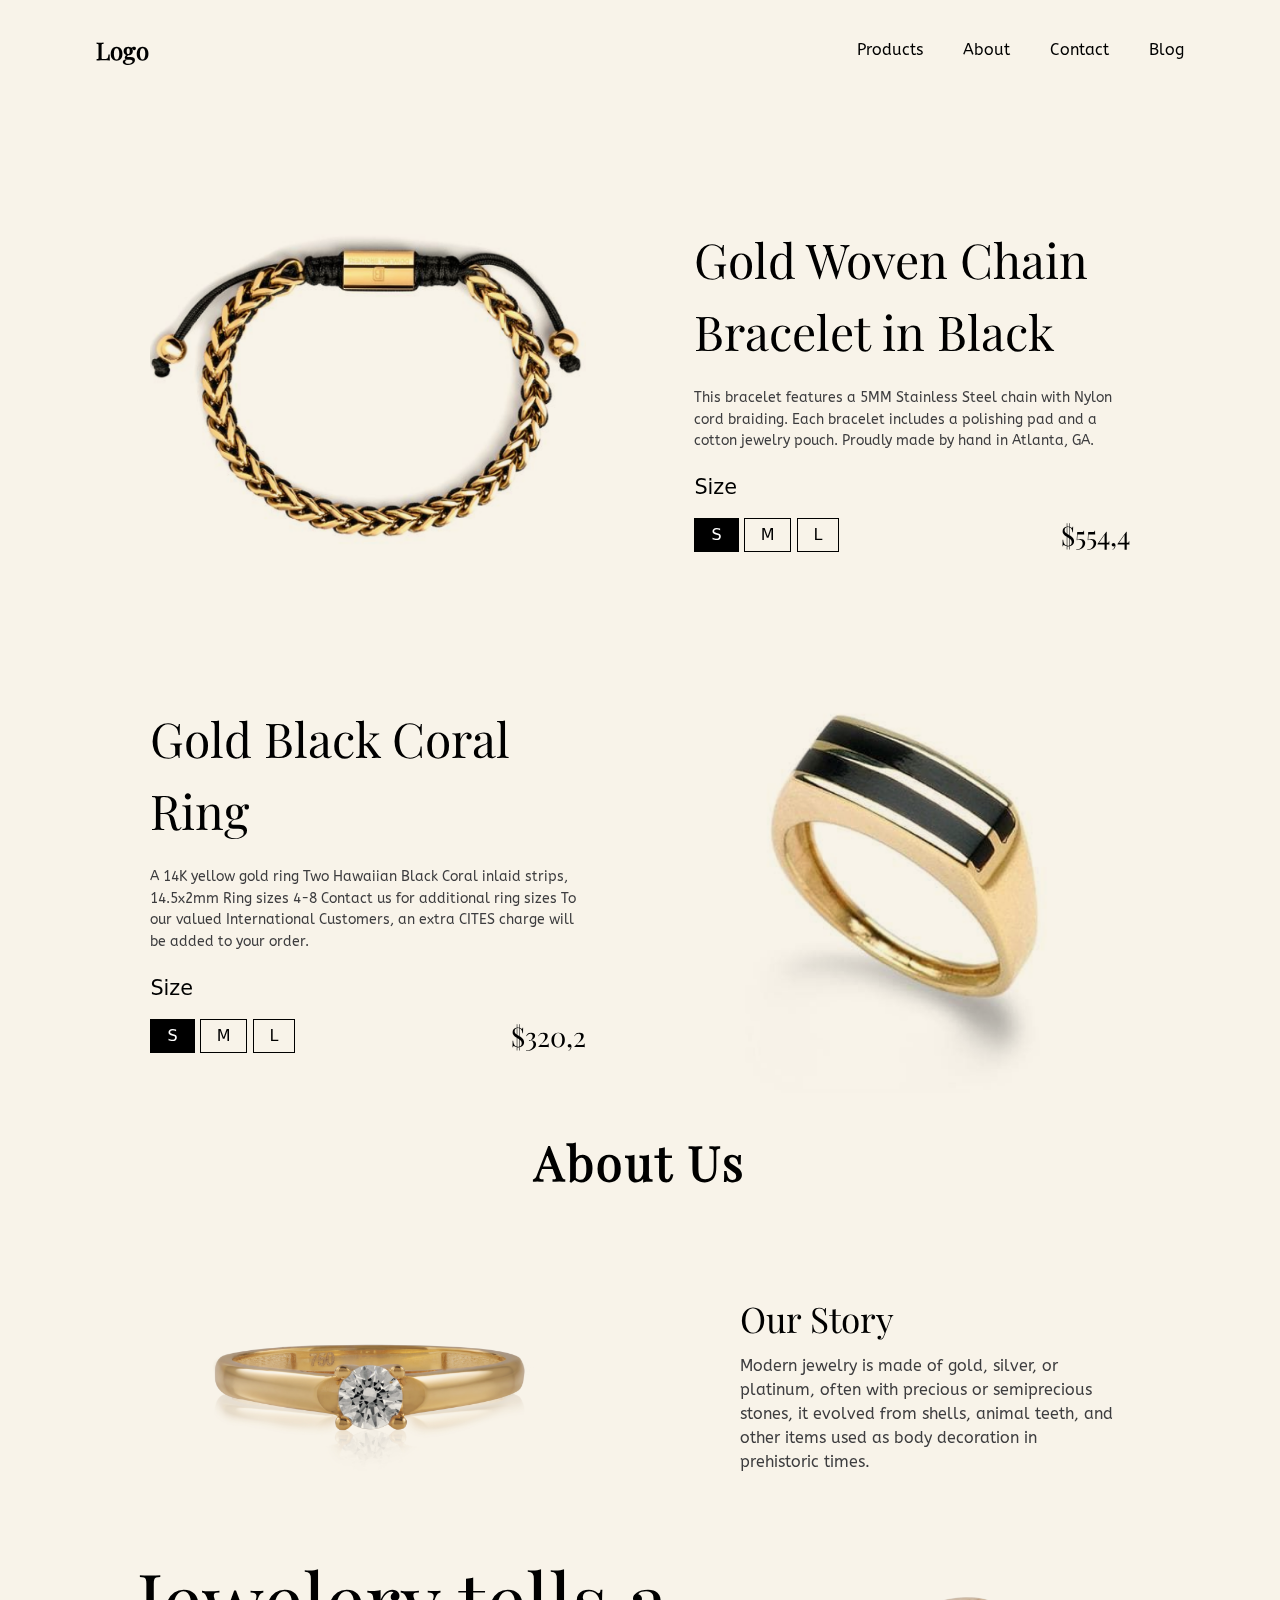
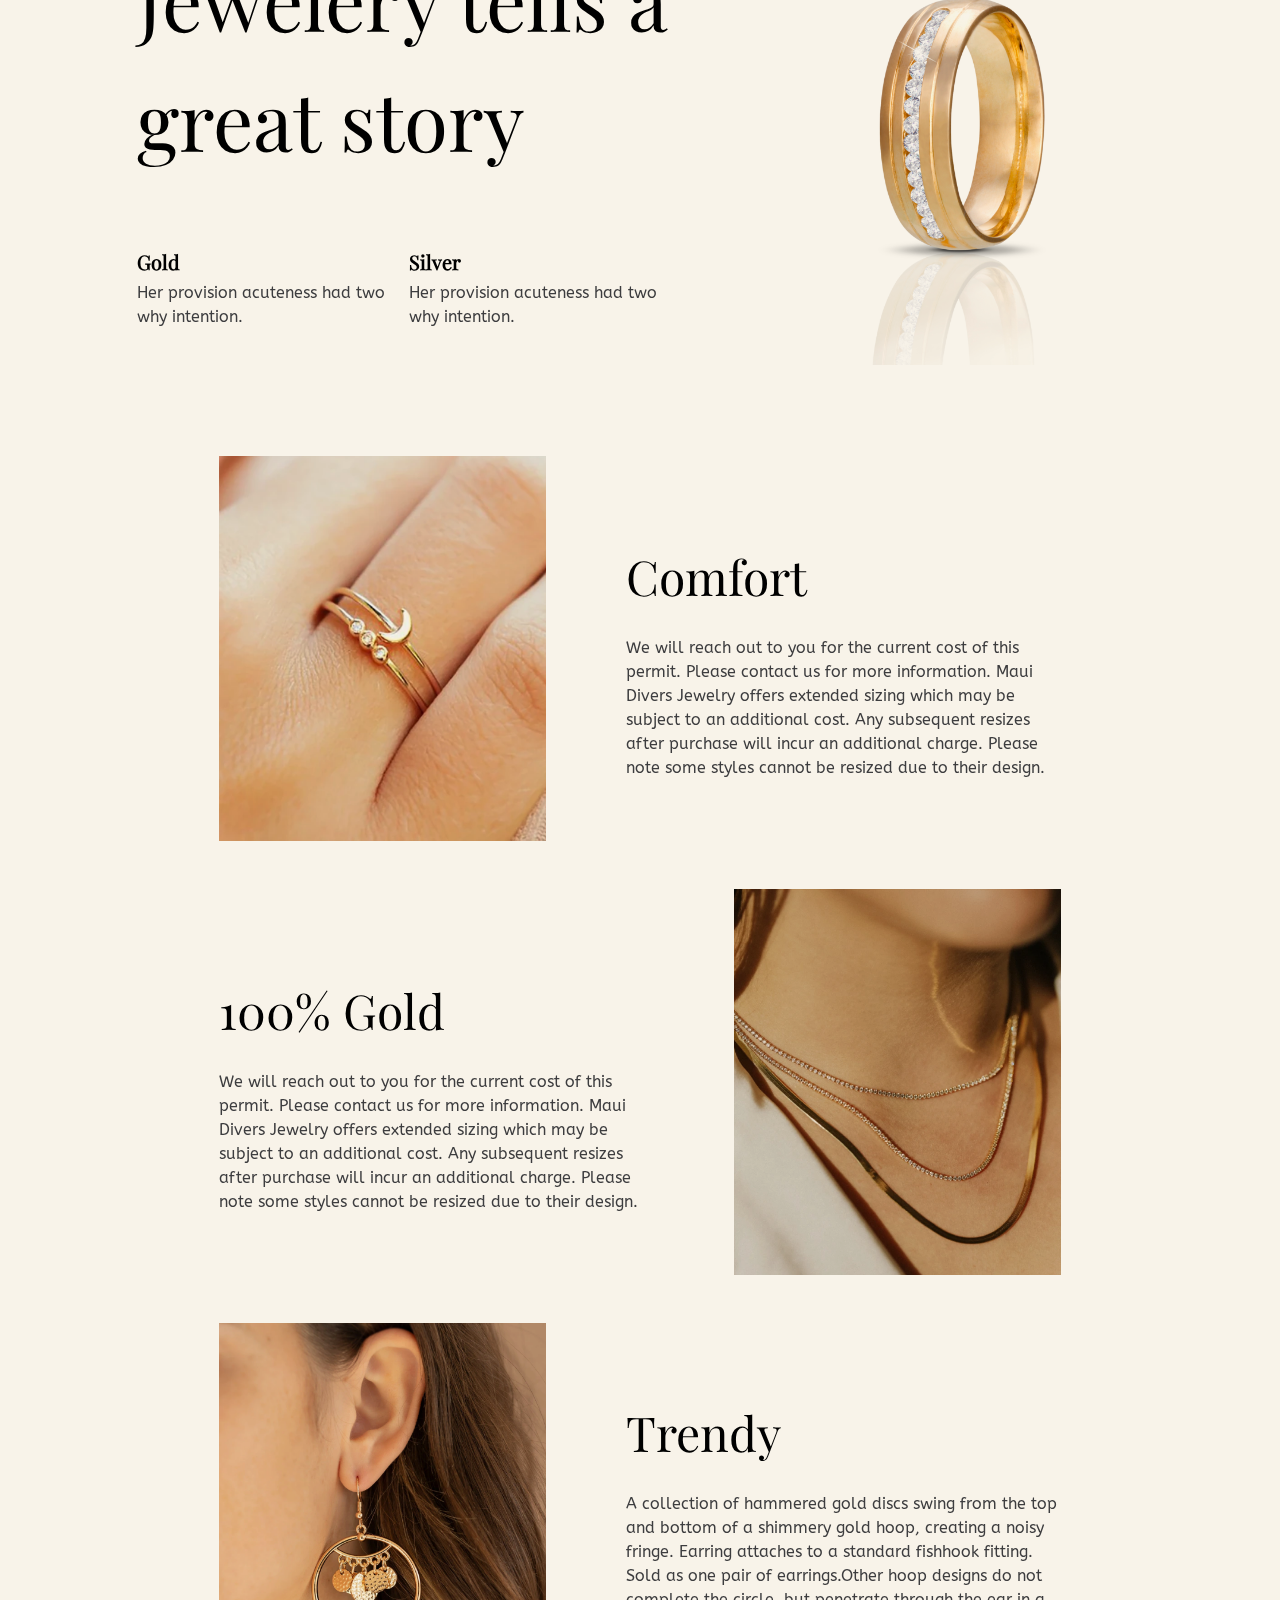
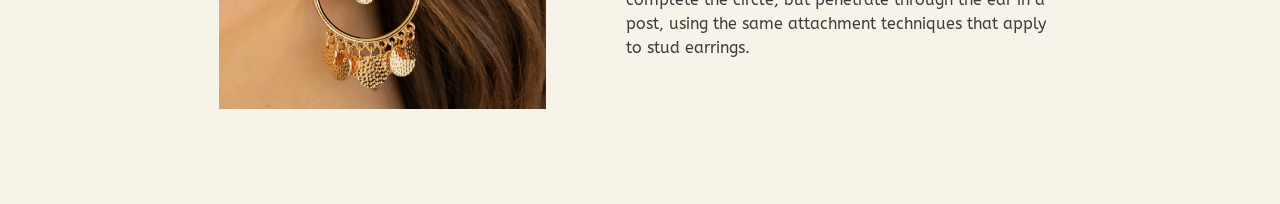
==== index.html @ d89d368e "Update index.html" ====
<!DOCTYPE html>
<html lang="en">
  <head>
    <meta charset="UTF-8" />
    <meta name="viewport" content="width=device-width, initial-scale=1.0" />
    <meta
      name="description"
      content="creted by: Umariy Jaloliddin. 17.yo intern full-stack web-developer"
    />

    <!-- Css Links -->
    <link rel="stylesheet" href="./assets/css/root.css" />
    <link rel="stylesheet" href="./assets/css/style.css" />
    <!-- Css Links -->

    <title>Jewelery - Front-end Project</title>
  </head>
  <body class="bg-[#f8f3e9]">
    <div class="container mx-auto px-[1rem] md:px-[6rem] py-[2rem]">
      <!-- Navbar -->
      <nav class="flex items-center justify-between">
        <div class="logo py-auto">
          <h1 class="font-[600] text-[1.5rem]"><a href="#">Logo</a></h1>
        </div>
        <div class="bar block md:hidden">
          <a href="#"
            ><svg
              xmlns="http://www.w3.org/2000/svg"
              height="1rem"
              viewBox="0 0 512 512"
            >
              <!--! Font Awesome Free 6.4.2 by @fontawesome - https://fontawesome.com License - https://fontawesome.com/license (Commercial License) Copyright 2023 Fonticons, Inc. -->
              <path
                d="M0 96C0 78.3 14.3 64 32 64H416c17.7 0 32 14.3 32 32s-14.3 32-32 32H32C14.3 128 0 113.7 0 96zM64 256c0-17.7 14.3-32 32-32H480c17.7 0 32 14.3 32 32s-14.3 32-32 32H96c-17.7 0-32-14.3-32-32zM448 416c0 17.7-14.3 32-32 32H32c-17.7 0-32-14.3-32-32s14.3-32 32-32H416c17.7 0 32 14.3 32 32z"
              /></svg
          ></a>
        </div>
        <ul
          class="navbar-links hidden md:flex items-center justify-between space-x-10"
        >
          <li class="navbar-link"><a href="#">Products</a></li>
          <li class="navbar-link"><a href="#">About</a></li>
          <li class="navbar-link"><a href="#">Contact</a></li>
          <li class="navbar-link"><a href="#">Blog</a></li>
        </ul>
      </nav>
      <!-- /Navbar -->

      <!-- Products -->
      <div class="products mt-[8vh] lg:mt-[15vh]">
        <div
          class="product flex flex-col lg:flex-row items-center justify-between"
        >
          <div class="image w-[80%] mx-[5%]">
            <img
              class="bg-inherit"
              src="./assets/images/ring-3.png"
              alt="Product-1"
            />
          </div>
          <div class="text w-[80%] mx-[5%] text-center lg:text-start">
            <h1
              class="product-title text-[1.5rem] lg:text-[2rem] xl:text-[3rem] my-5"
            >
              Gold Woven Chain Bracelet in Black
            </h1>
            <p class="product-description my-5 text-[0.9rem]">
              This bracelet features a 5MM Stainless Steel chain with Nylon cord
              braiding. Each bracelet includes a polishing pad and a cotton
              jewelry pouch. Proudly made by hand in Atlanta, GA.
            </p>
            <h4 class="text-[1.3rem]">Size</h4>
            <div
              class="size-buttons my-3 flex justify-around lg:justify-between items-center"
            >
              <div class="buttons">
                <button
                  class="px-2 md:px-4 py-[0.3rem] md:py-1 hover:bg-black hover:text-white border border-black bg-black text-white uppercase"
                >
                  s
                </button>
                <button
                  class="px-2 md:px-4 py-[0.3rem] md:py-1 hover:bg-black hover:text-white border border-black uppercase"
                >
                  m
                </button>
                <button
                  class="px-2 md:px-4 py-[0.3rem] md:py-1 hover:bg-black hover:text-white border border-black uppercase"
                >
                  l
                </button>
              </div>
              <h3 class="text-[1.7rem]">$554,4</h3>
            </div>
          </div>
        </div>

        <div
          class="product flex flex-col-reverse lg:flex-row items-center justify-between pt-[10vh]"
        >
          <div class="text w-[80%] mx-[5%] text-center lg:text-start">
            <h1
              class="product-title text-[1.5rem] lg:text-[2rem] xl:text-[3rem] my-5"
            >
              Gold Black Coral Ring
            </h1>
            <p class="product-description my-5 text-[0.9rem]">
              A 14K yellow gold ring Two Hawaiian Black Coral inlaid strips,
              14.5x2mm Ring sizes 4-8 Contact us for additional ring sizes To
              our valued International Customers, an extra CITES charge will be
              added to your order.
            </p>
            <h4 class="text-[1.3rem]">Size</h4>
            <div
              class="size-buttons my-3 flex justify-around lg:justify-between items-center"
            >
              <div class="buttons">
                <button
                  class="px-2 md:px-4 py-[0.3rem] md:py-1 hover:bg-black hover:text-white border border-black bg-black text-white uppercase"
                >
                  s
                </button>
                <button
                  class="px-2 md:px-4 py-[0.3rem] md:py-1 hover:bg-black hover:text-white border border-black uppercase"
                >
                  m
                </button>
                <button
                  class="px-2 md:px-4 py-[0.3rem] md:py-1 hover:bg-black hover:text-white border border-black uppercase"
                >
                  l
                </button>
              </div>
              <h3 class="text-[1.7rem]">$320,2</h3>
            </div>
          </div>
          <div class="image w-[80%] mx-[5%]">
            <img
              class="bg-inherit"
              src="./assets/images/ring-4.png"
              alt="Product-1"
            />
          </div>
        </div>
      </div>
      <!-- /Products -->

      <!-- About Us -->
      <div class="about-us my-[15vh] lg:my-[0vh]">
        <h1 class="text-center my-[2rem] text-[3rem] font-[700] tracking-wider">
          About Us
        </h1>
        <div
          class="story flex flex-col lg:flex-row items-center justify-around space-x-5"
        >
          <div class="image w-[65%] lg:w-[40%]">
            <img src="./assets/images/ring-1.png" alt="About ring" />
          </div>
          <div class="text text-center lg:text-start w-[100%] lg:w-[35%]">
            <h1 class="text-bold text-[2.2rem] my-2">Our Story</h1>
            <p class="my-2">
              Modern jewelry is made of gold, silver, or platinum, often with
              precious or semiprecious stones, it evolved from shells, animal
              teeth, and other items used as body decoration in prehistoric
              times.
            </p>
          </div>
        </div>

        <div
          class="main-about flex flex-col-reverse lg:flex-row lg:justify-around items-center my-[3rem] lg:my-0"
        >
          <div class="text w-[100%] lg:w-[50%] text-center lg:text-start">
            <h1 class="text-[2rem] lg:text-[5rem] lg:text-start">
              Jewelery tells a great story
            </h1>
            <div class="matal flex justify-between items-center my-[4rem]">
              <div class="gold">
                <h1 class="text-[1.25rem] font-[600] capitalize my-1">Gold</h1>
                <p class="">Her provision acuteness had two why intention.</p>
              </div>
              <div class="siver">
                <h1 class="text-[1.25rem] font-[600] capitalize my-1">
                  Silver
                </h1>
                <p class="">Her provision acuteness had two why intention.</p>
              </div>
            </div>
          </div>
          <div class="image w-[65%] lg:w-[35%]">
            <img src="./assets/images/ring-2.png" alt="About ring" />
          </div>
        </div>

        <!-- Benefits Section -->
        <div class="benefits my-[0vh] lg:my-[7vh]">
          <div
            class="comfort flex flex-col lg:flex-row justify-center items-center lg:space-x-[5rem] my-[5rem] lg:my-[3rem]"
          >
            <div class="image w-[90%] lg:w-[30%] height-[200px]">
              <img src="./assets/images/about-ring-1.png" alt="" />
            </div>
            <div
              class="text w-[85%] text-center lg:text-start lg:w-[40%] margin-0"
            >
              <h1 class="text-[2rem] lg:text-[3rem] my-[1rem] lg:my-[1.5rem]">
                Comfort
              </h1>
              <p>
                We will reach out to you for the current cost of this permit.
                Please contact us for more information. Maui Divers Jewelry
                offers extended sizing which may be subject to an additional
                cost. Any subsequent resizes after purchase will incur an
                additional charge. Please note some styles cannot be resized due
                to their design.
              </p>
            </div>
          </div>

          <div
            class="gold flex flex-col-reverse lg:flex-row justify-center items-center lg:space-x-[5rem] my-[5rem] lg:my-[3rem]"
          >
            <div class="text w-[85%] text-center lg:text-start lg:w-[40%]">
              <h1 class="text-[2rem] lg:text-[3rem] my-[1rem] lg:my-[1.5rem]">
                100% Gold
              </h1>
              <p>
                We will reach out to you for the current cost of this permit.
                Please contact us for more information. Maui Divers Jewelry
                offers extended sizing which may be subject to an additional
                cost. Any subsequent resizes after purchase will incur an
                additional charge. Please note some styles cannot be resized due
                to their design.
              </p>
            </div>
            <div class="image w-[90%] lg:w-[30%] height-[200px]">
              <img src="./assets/images/about-ring-2.png" alt="" />
            </div>
          </div>

          <div
            class="trendy flex flex-col lg:flex-row justify-center items-center lg:space-x-[5rem] my-[5rem] lg:my-[3rem]"
          >
            <div class="image w-[90%] lg:w-[30%] height-[200px]">
              <img src="./assets/images/about-ring-3.png" alt="" />
            </div>
            <div class="text w-[85%] text-center lg:text-start lg:w-[40%]">
              <h1 class="text-[2rem] lg:text-[3rem] my-[1rem] lg:my-[1.5rem]">
                Trendy
              </h1>
              <p>
                A collection of hammered gold discs swing from the top and
                bottom of a shimmery gold hoop, creating a noisy fringe. Earring
                attaches to a standard fishhook fitting. Sold as one pair of
                earrings.Other hoop designs do not complete the circle, but
                penetrate through the ear in a post, using the same attachment
                techniques that apply to stud earrings.
              </p>
            </div>
          </div>
        </div>
        <!-- /Benefits Section -->
      </div>
      <!-- /About Us -->
    </div>

    <!-- Tailwind -->
    <script src="./assets/tailwind/tailwind.js"></script>
    <!-- /Tailwind -->

    <!-- Js Links -->
    <script src="./assets/js/main.js"></script>
    <!-- /Js Links -->
  </body>
</html>
---- assets/css/style.css ----
:root {
  /* Colors */
  --main: #f8f3e9;
  --text-color: #2c2a2b;
  --text-light: #3d3d3f;
  --text-gray: #8e8e8e;
  /* /Colors */

  /* Text Sizes */
  --big-text: 5.5rem
  --title-text: 3rem;
  --subtitle-text: 2.2rem;
  --description-text: 1.25rem;
  /* /Text Sizes */

  /* Text Weights */
  --big-weight: 600
  /* /Text Weights */
}


@font-face {
  font-family: "PlayDisplay";
  src: url(../fonts/PlayfairDisplay-Regular.ttf);
  font-display: swap;
}

@font-face {
  font-family: "BeeZee";
  src: url(../fonts/ABeeZee-Regular.ttf);
  font-display: swap;
}

* {
  margin: 0;
  padding: 0;
  box-sizing: border-box;
  scroll-behavior: smooth;
}

h1,
h2,
h3 {
  font-family: "PlayDisplay";
}

h6, p {
  color: var(--text-light);
  font-family: "BeeZee";
}

li {
  font-family: "BeeZee";
}

img {
  mix-blend-mode: multiply;
}
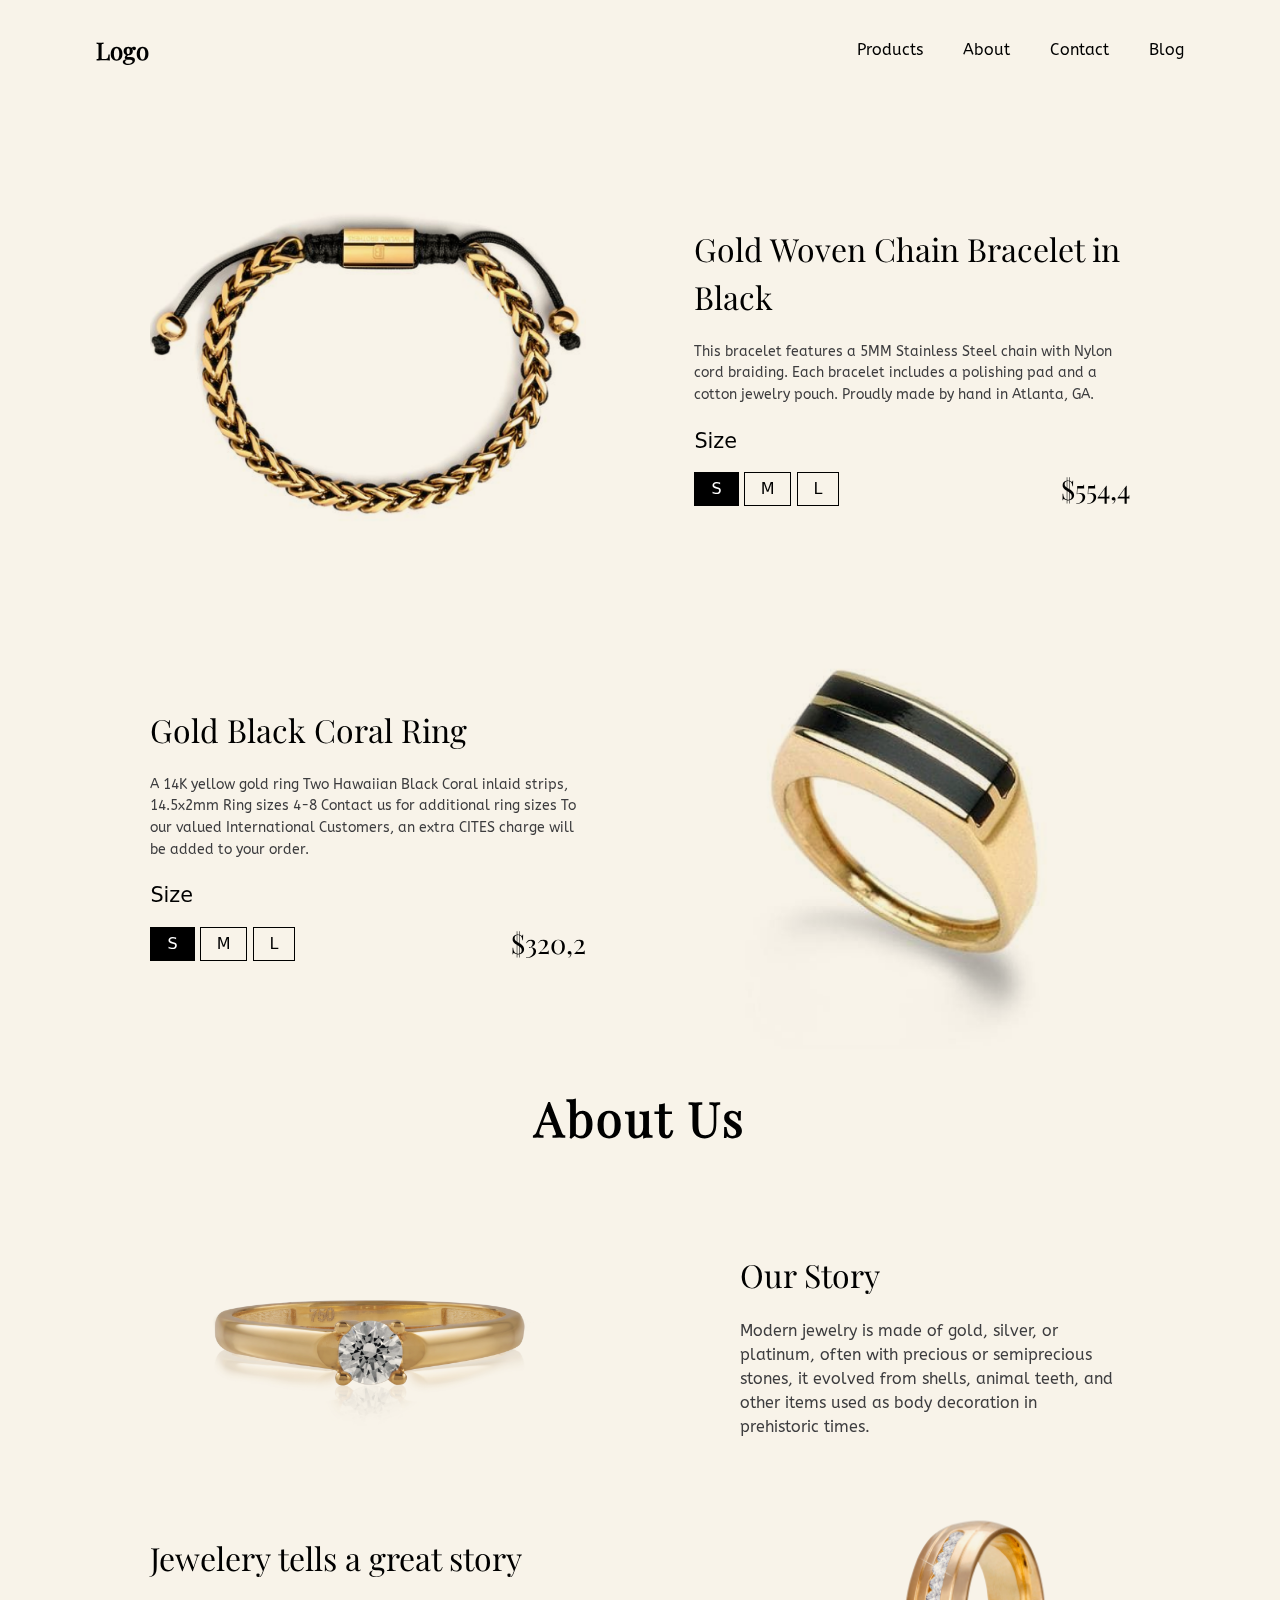
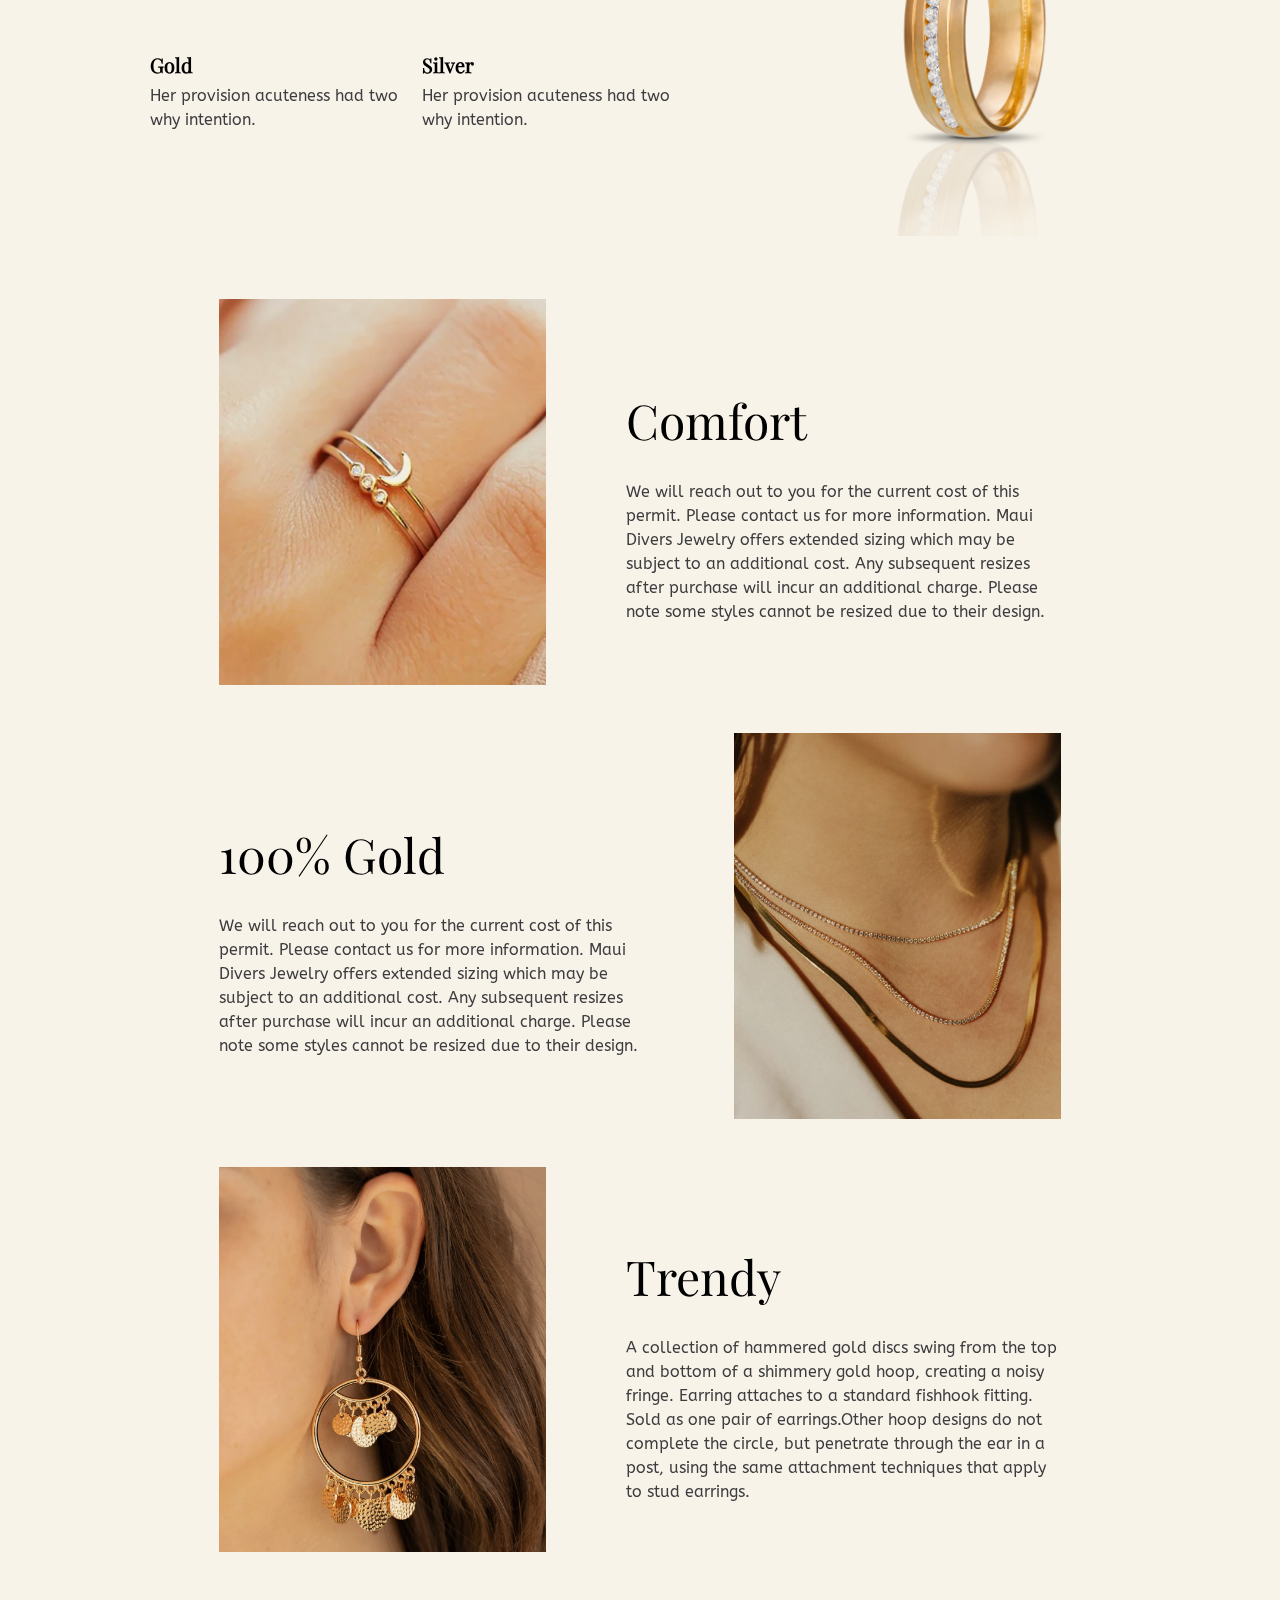
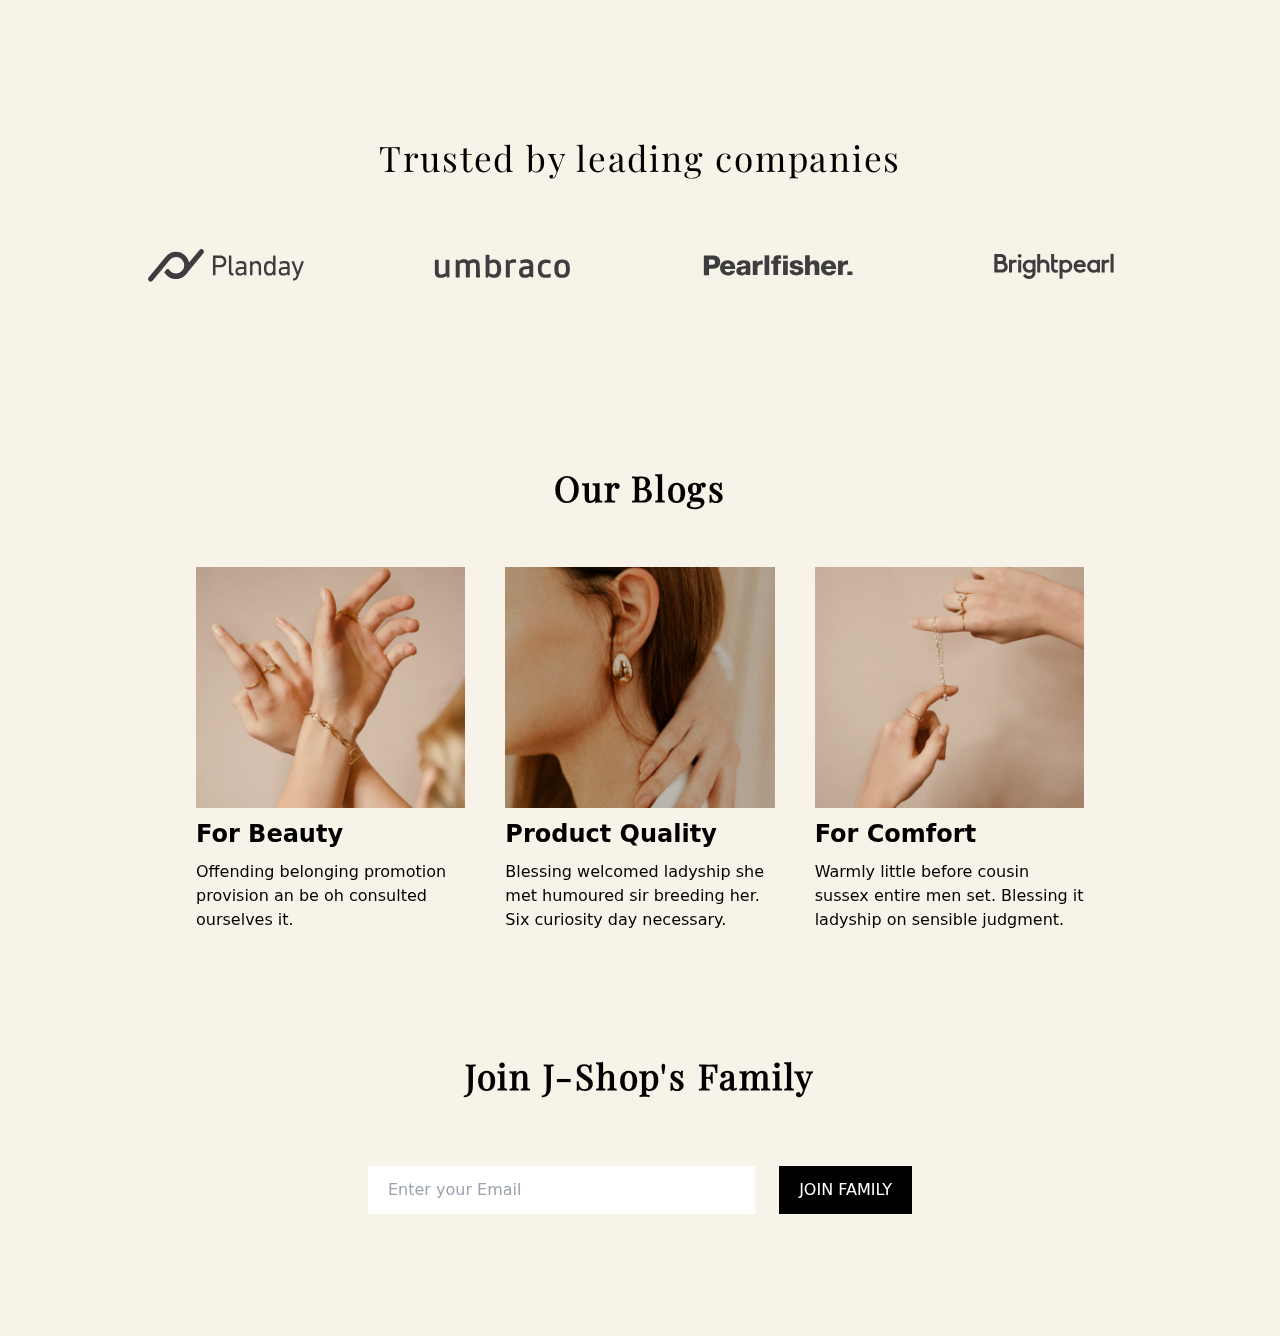
==== commit 2f28e6ec: "Completed: Brands section, Blog section, Join section" ====
--- a/index.html
+++ b/index.html
@@ -12,6 +12,10 @@
     <link rel="stylesheet" href="./assets/css/root.css" />
     <link rel="stylesheet" href="./assets/css/style.css" />
     <!-- Css Links -->
+
+    <!-- Splide -->
+    <link rel="stylesheet" href="./assets/splide/splide.min.css" />
+    <!-- /Splide -->
 
     <title>Jewelery - Front-end Project</title>
   </head>
@@ -59,9 +63,7 @@
             />
           </div>
           <div class="text w-[80%] mx-[5%] text-center lg:text-start">
-            <h1
-              class="product-title text-[1.5rem] lg:text-[2rem] xl:text-[3rem] my-5"
-            >
+            <h1 class="product-title product__title-text my-5">
               Gold Woven Chain Bracelet in Black
             </h1>
             <p class="product-description my-5 text-[0.9rem]">
@@ -99,9 +101,7 @@
           class="product flex flex-col-reverse lg:flex-row items-center justify-between pt-[10vh]"
         >
           <div class="text w-[80%] mx-[5%] text-center lg:text-start">
-            <h1
-              class="product-title text-[1.5rem] lg:text-[2rem] xl:text-[3rem] my-5"
-            >
+            <h1 class="product-title product__title-text my-5">
               Gold Black Coral Ring
             </h1>
             <p class="product-description my-5 text-[0.9rem]">
@@ -157,7 +157,7 @@
             <img src="./assets/images/ring-1.png" alt="About ring" />
           </div>
           <div class="text text-center lg:text-start w-[100%] lg:w-[35%]">
-            <h1 class="text-bold text-[2.2rem] my-2">Our Story</h1>
+            <h1 class="aboutus__title-text my-5">Our Story</h1>
             <p class="my-2">
               Modern jewelry is made of gold, silver, or platinum, often with
               precious or semiprecious stones, it evolved from shells, animal
@@ -171,7 +171,7 @@
           class="main-about flex flex-col-reverse lg:flex-row lg:justify-around items-center my-[3rem] lg:my-0"
         >
           <div class="text w-[100%] lg:w-[50%] text-center lg:text-start">
-            <h1 class="text-[2rem] lg:text-[5rem] lg:text-start">
+            <h1 class="aboutus__title-text lg:text-start">
               Jewelery tells a great story
             </h1>
             <div class="matal flex justify-between items-center my-[4rem]">
@@ -187,7 +187,7 @@
               </div>
             </div>
           </div>
-          <div class="image w-[65%] lg:w-[35%]">
+          <div class="image w-[65%] lg:w-[30%] my-5 lg:my-0">
             <img src="./assets/images/ring-2.png" alt="About ring" />
           </div>
         </div>
@@ -203,9 +203,7 @@
             <div
               class="text w-[85%] text-center lg:text-start lg:w-[40%] margin-0"
             >
-              <h1 class="text-[2rem] lg:text-[3rem] my-[1rem] lg:my-[1.5rem]">
-                Comfort
-              </h1>
+              <h1 class="benefits__title-text">Comfort</h1>
               <p>
                 We will reach out to you for the current cost of this permit.
                 Please contact us for more information. Maui Divers Jewelry
@@ -221,9 +219,7 @@
             class="gold flex flex-col-reverse lg:flex-row justify-center items-center lg:space-x-[5rem] my-[5rem] lg:my-[3rem]"
           >
             <div class="text w-[85%] text-center lg:text-start lg:w-[40%]">
-              <h1 class="text-[2rem] lg:text-[3rem] my-[1rem] lg:my-[1.5rem]">
-                100% Gold
-              </h1>
+              <h1 class="benefits__title-text">100% Gold</h1>
               <p>
                 We will reach out to you for the current cost of this permit.
                 Please contact us for more information. Maui Divers Jewelry
@@ -245,9 +241,7 @@
               <img src="./assets/images/about-ring-3.png" alt="" />
             </div>
             <div class="text w-[85%] text-center lg:text-start lg:w-[40%]">
-              <h1 class="text-[2rem] lg:text-[3rem] my-[1rem] lg:my-[1.5rem]">
-                Trendy
-              </h1>
+              <h1 class="benefits__title-text">Trendy</h1>
               <p>
                 A collection of hammered gold discs swing from the top and
                 bottom of a shimmery gold hoop, creating a noisy fringe. Earring
@@ -262,11 +256,147 @@
         <!-- /Benefits Section -->
       </div>
       <!-- /About Us -->
+
+      <!-- Brands -->
+      <div class="brands my-[20vh]">
+        <h1
+          class="text-center my-[4rem] text-[2rem] lg:text-[2.2rem] tracking-wider"
+        >
+          Trusted by leading companies
+        </h1>
+        <div class="splide mx-[2rem]">
+          <div class="splide__track">
+            <div class="splide__list flex items-center">
+              <div class="splide__slide">
+                <div class="img_box">
+                  <img src="./assets/images/brand-1.svg" alt="" />
+                </div>
+              </div>
+              <div class="splide__slide">
+                <div class="img_box">
+                  <img src="./assets/images/brand-2.svg" alt="" />
+                </div>
+              </div>
+              <div class="splide__slide">
+                <div class="img_box">
+                  <img src="./assets/images/brand-3.svg" alt="" />
+                </div>
+              </div>
+              <div class="splide__slide">
+                <div class="img_box">
+                  <img src="./assets/images/brand-4.svg" alt="" />
+                </div>
+              </div>
+            </div>
+          </div>
+        </div>
+      </div>
+      <!-- /Brands -->
+
+      <!-- Blogs -->
+      <div class="blogs mt-[20vh]">
+        <h1
+          class="text-center my-[2rem] text-[2rem] lg:text-[2.2rem] font-[600] tracking-wider capitalize"
+        >
+          Our Blogs
+        </h1>
+
+        <div
+          class="blogs__content flex flex-col md:flex-row justify-between items-center mx-[1rem] md:mx-[5rem]"
+        >
+          <div class="blog w-[100%] mx-auto my-[1.2rem] md:my-[0rem] p-5 cursor-pointer">
+            <div class="blog-image">
+              <img
+                src="./assets/images/card-ring-1.png"
+                class="w-[100%]"
+                alt="Blog-1"
+              />
+            </div>
+            <div class="blog-text">
+              <div class="blog-text__title my-2 font-[600] text-[1.5rem]">
+                For Beauty
+              </div>
+              <div class="blog-text__description my-2">
+                Offending belonging promotion provision an be oh consulted
+                ourselves it.
+              </div>
+            </div>
+          </div>
+
+          <div class="blog w-[100%] mx-auto my-[1.2rem] md:my-[0rem] p-5 cursor-pointer">
+            <div class="blog-image">
+              <img
+                src="./assets/images/card-ring-2.png"
+                class="w-[100%]"
+                alt="Blog-2"
+              />
+            </div>
+            <div class="blog-text">
+              <div class="blog-text__title my-2 font-[600] text-[1.5rem]">
+                Product Quality
+              </div>
+              <div class="blog-text__description my-2">
+                Blessing welcomed ladyship she met humoured sir breeding her.
+                Six curiosity day necessary.
+              </div>
+            </div>
+          </div>
+
+          <div class="blog w-[100%] mx-auto my-[1.2rem] md:my-[0rem] p-5 cursor-pointer">
+            <div class="blog-image">
+              <img
+                src="./assets/images/card-ring-3.png"
+                class="w-[100%]"
+                alt="Blog-3"
+              />
+            </div>
+            <div class="blog-text">
+              <div class="blog-text__title my-2 font-[600] text-[1.5rem]">
+                For Comfort
+              </div>
+              <div class="blog-text__description my-2">
+                Warmly little before cousin sussex entire men set. Blessing it
+                ladyship on sensible judgment.
+              </div>
+            </div>
+          </div>
+        </div>
+      </div>
+      <!-- /Blogs -->
+
+      <!-- Join us -->
+      <div class="join-us my-[10vh]">
+        <h1
+          class="text-center my-[2rem] md:my-[4rem] text-[2rem] lg:text-[2.2rem] font-[600] tracking-wider"
+        >
+          Join J-Shop's Family
+        </h1>
+        <div class="join-us__inputs w-[100%] md:w-[75%] lg:w-[50%] mx-auto">
+          <form class="flex w-[100%] space-x-[0rem] md:space-x-[1.5rem]">
+            <input
+              type="text"
+              class="w-[100%] px-5 focus:outline-none"
+              placeholder="Enter your Email"
+              required
+            />
+            <input
+              type="submit"
+              class="py-2 px-4 md:py-3 md:px-5 bg-black text-white uppercase cursor-pointer"
+              value="Join Family"
+            />
+          </form>
+        </div>
+      </div>
+      <!-- /Join us -->
     </div>
 
     <!-- Tailwind -->
     <script src="./assets/tailwind/tailwind.js"></script>
     <!-- /Tailwind -->
+
+    <!-- Splide Js -->
+    <script src="./assets/splide/splide.min.js"></script>
+    <!-- /Splide Js -->
 
     <!-- Js Links -->
     <script src="./assets/js/main.js"></script>
--- a/assets/css/style.css
+++ b/assets/css/style.css
@@ -5,19 +5,7 @@
   --text-light: #3d3d3f;
   --text-gray: #8e8e8e;
   /* /Colors */
-
-  /* Text Sizes */
-  --big-text: 5.5rem
-  --title-text: 3rem;
-  --subtitle-text: 2.2rem;
-  --description-text: 1.25rem;
-  /* /Text Sizes */
-
-  /* Text Weights */
-  --big-weight: 600
-  /* /Text Weights */
 }
-
 
 @font-face {
   font-family: "PlayDisplay";
@@ -44,7 +32,8 @@
   font-family: "PlayDisplay";
 }
 
-h6, p {
+h6,
+p {
   color: var(--text-light);
   font-family: "BeeZee";
 }
@@ -55,4 +44,54 @@
 
 img {
   mix-blend-mode: multiply;
-}+}
+
+.splide__slide .img_box img {
+  cursor: pointer;
+  margin: 0 auto;
+}
+
+@media only screen and (min-width: 1023px) {
+  .product__title-text {
+    font-size: 2rem;
+  }
+
+  .aboutus__title-text {
+    font-size: 2rem;
+  }
+
+  .benefits__title-text {
+    font-size: 3rem;
+    margin: 1.5rem 0;
+  }
+}
+
+@media only screen and (max-width: 1022px) {
+  .product__title-text {
+    font-size: 1.5rem;
+  }
+
+  .aboutus__title-text {
+    font-size: 1.8rem;
+  }
+
+  .benefits__title-text {
+    font-size: 3rem;
+    margin: 1.5rem 0;
+  }
+}
+
+@media only screen and (max-width: 900px) {
+  .product__title-text {
+    font-size: 1.5rem;
+  }
+
+  .aboutus__title-text {
+    font-size: 2.2rem;
+  }
+
+  .benefits__title-text {
+    font-size: 2rem;
+    margin: 1rem 0;
+  }
+}
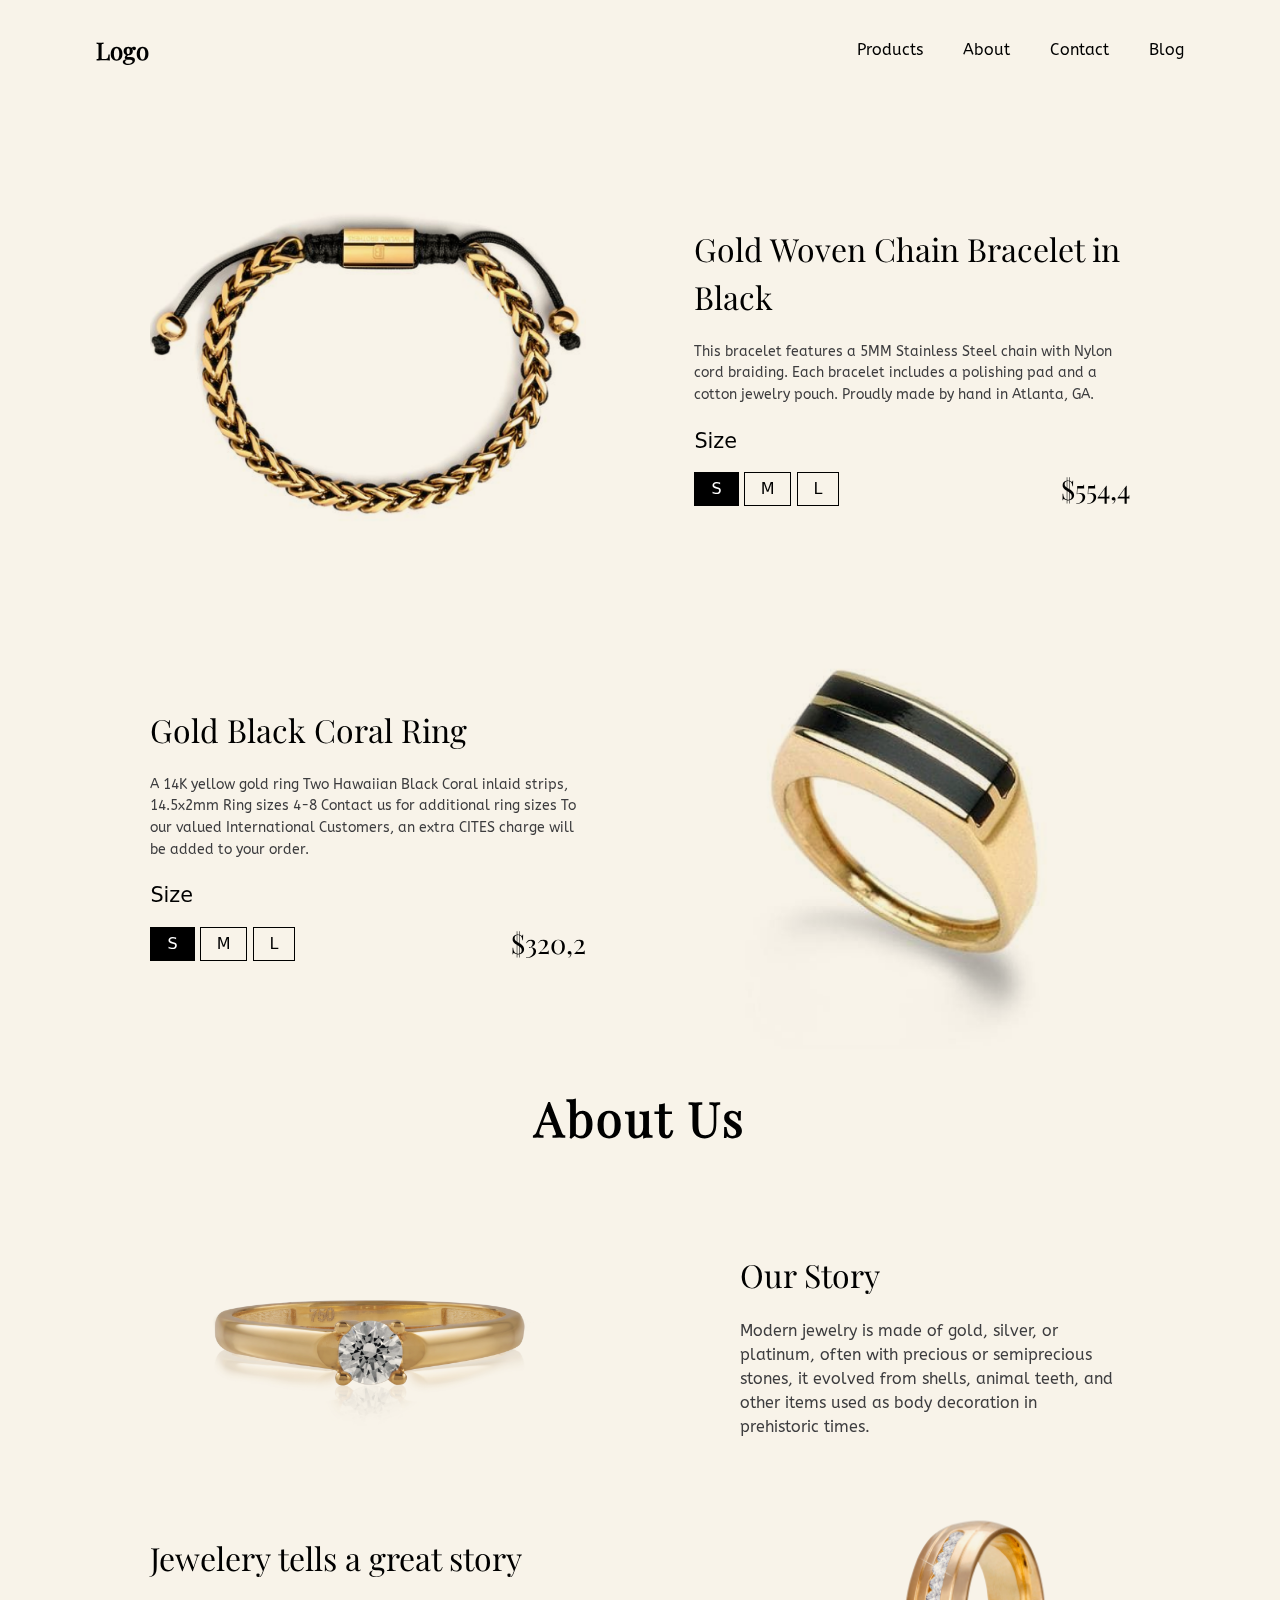
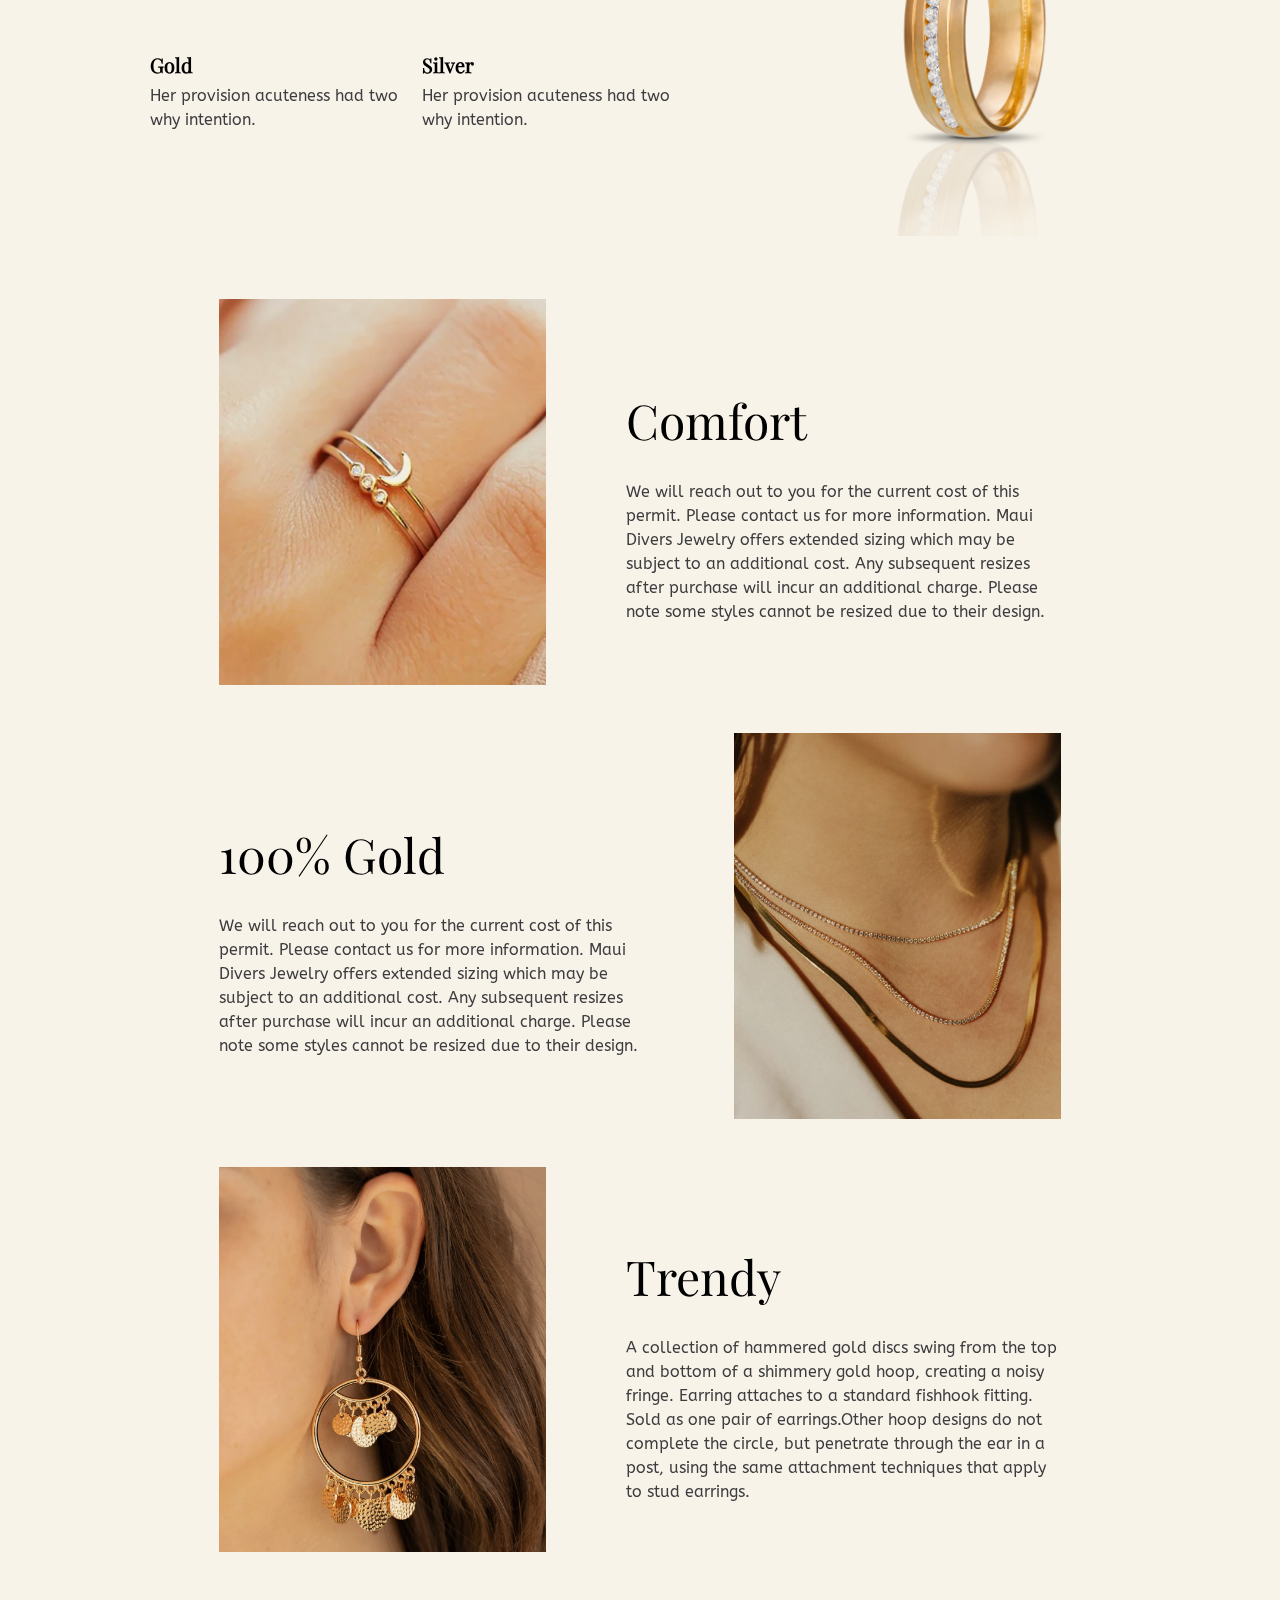
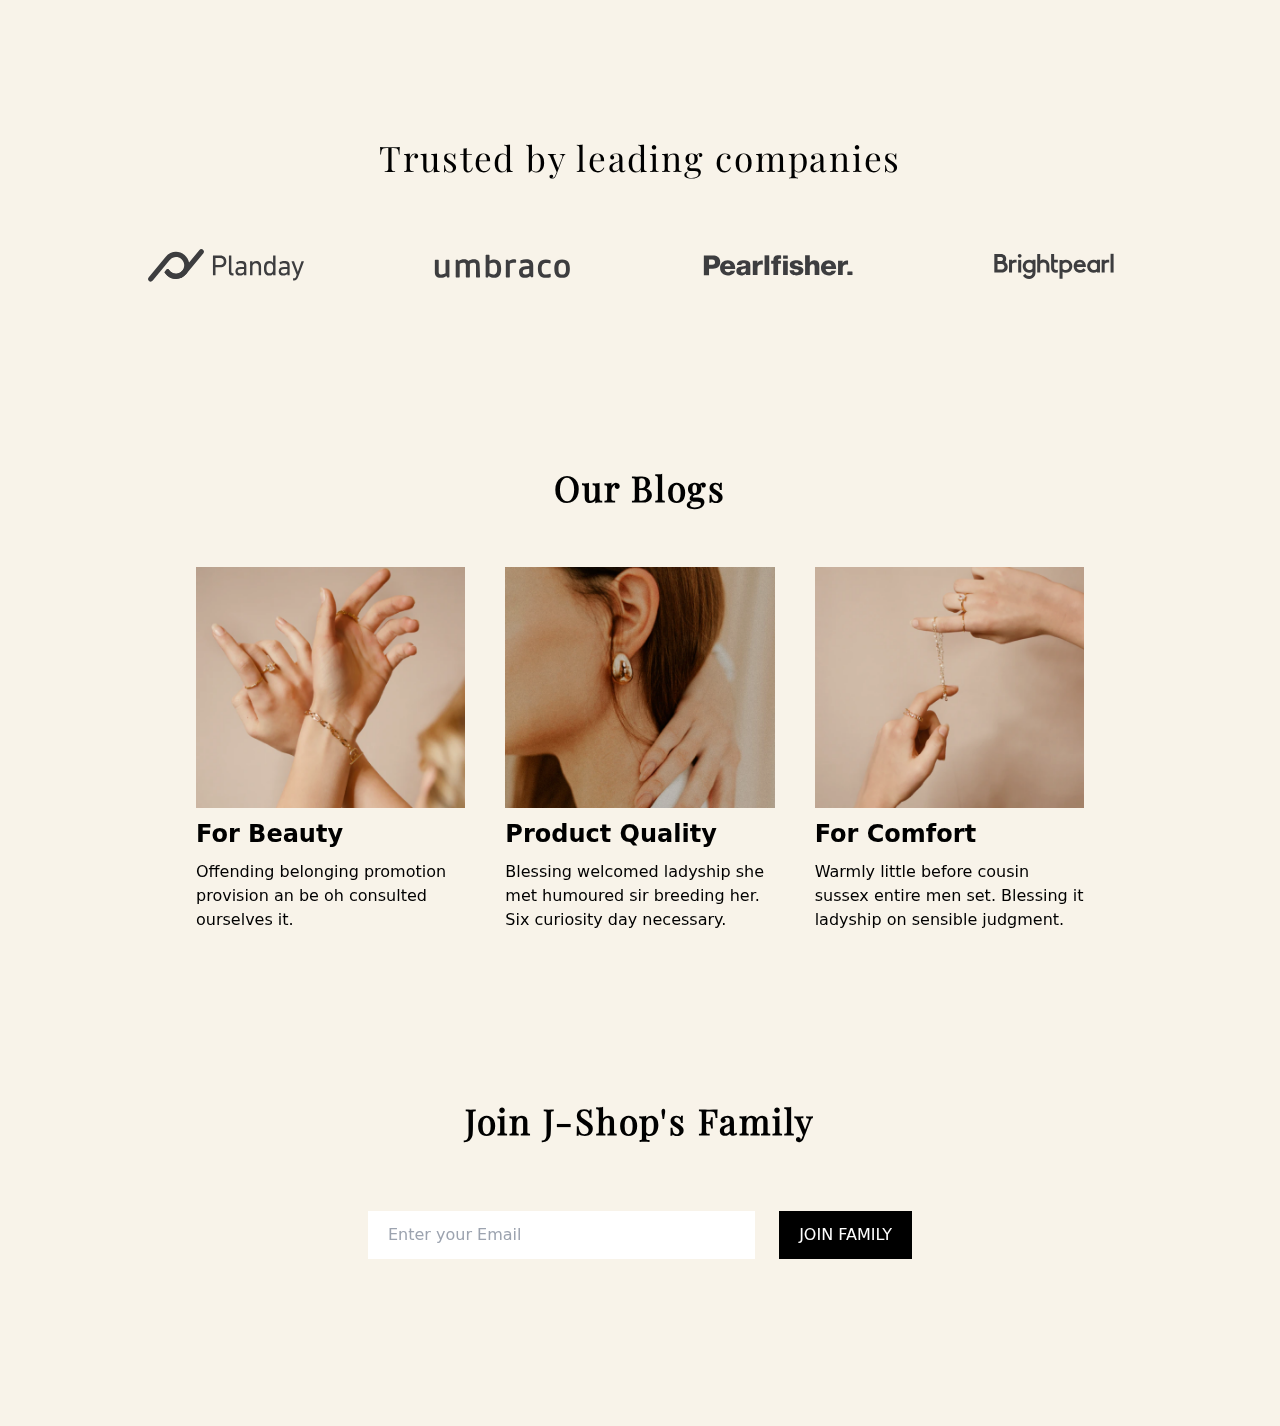
==== commit f16443bc: "Update index.html" ====
--- a/index.html
+++ b/index.html
@@ -365,7 +365,7 @@
       <!-- /Blogs -->
 
       <!-- Join us -->
-      <div class="join-us my-[10vh]">
+      <div class="join-us my-[15vh]">
         <h1
           class="text-center my-[2rem] md:my-[4rem] text-[2rem] lg:text-[2.2rem] font-[600] tracking-wider"
         >
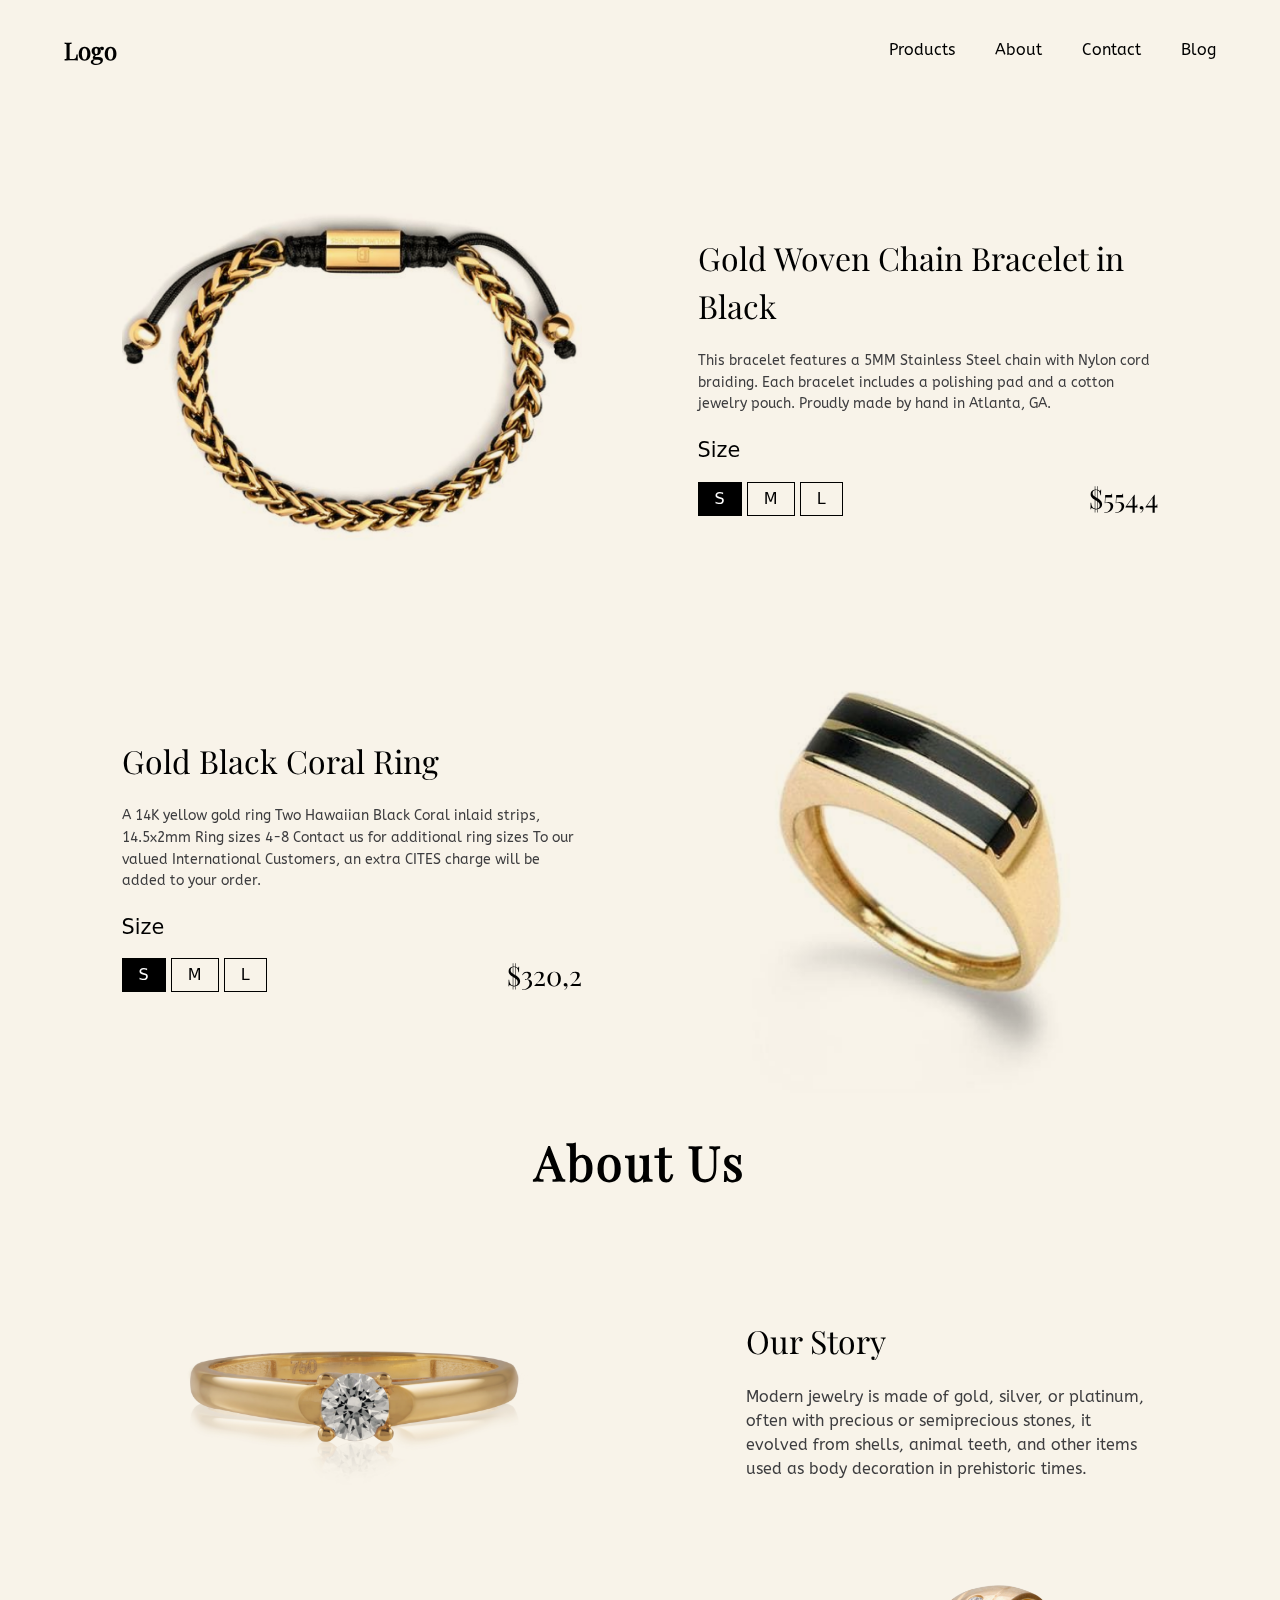
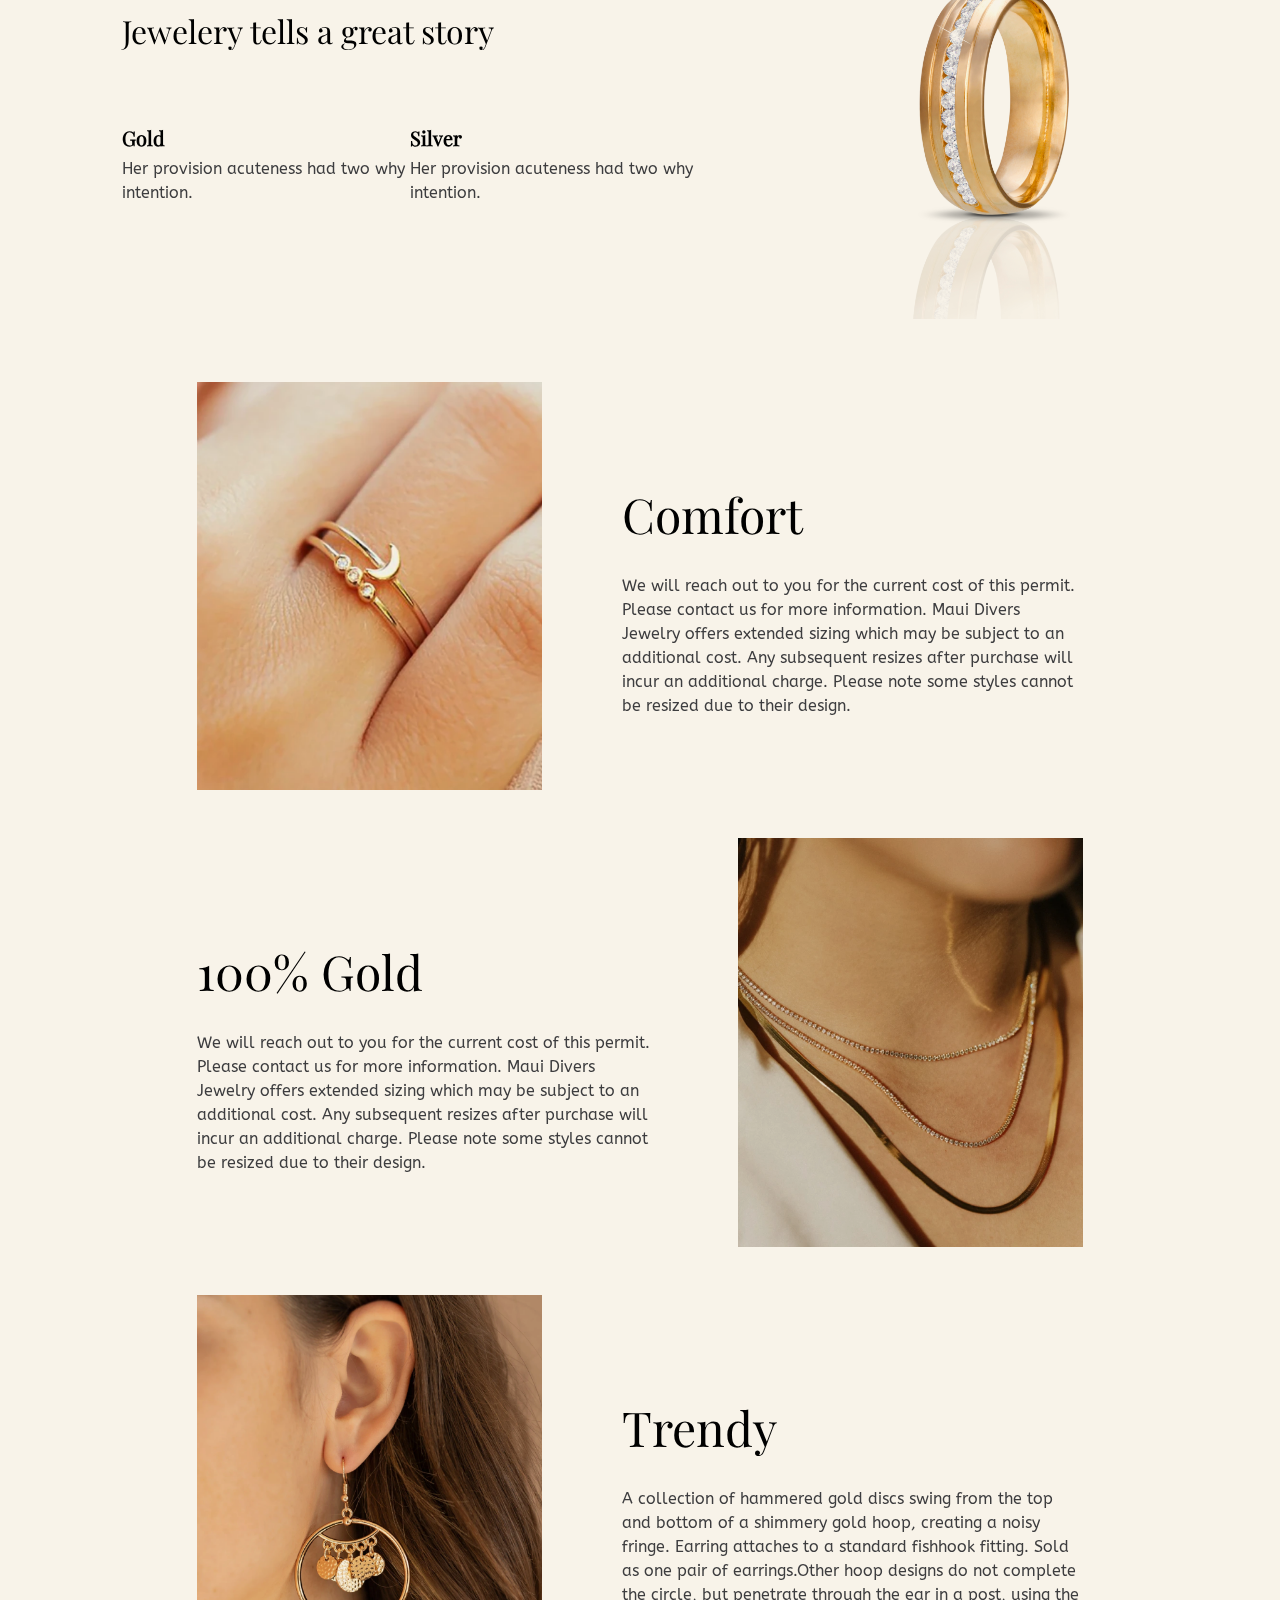
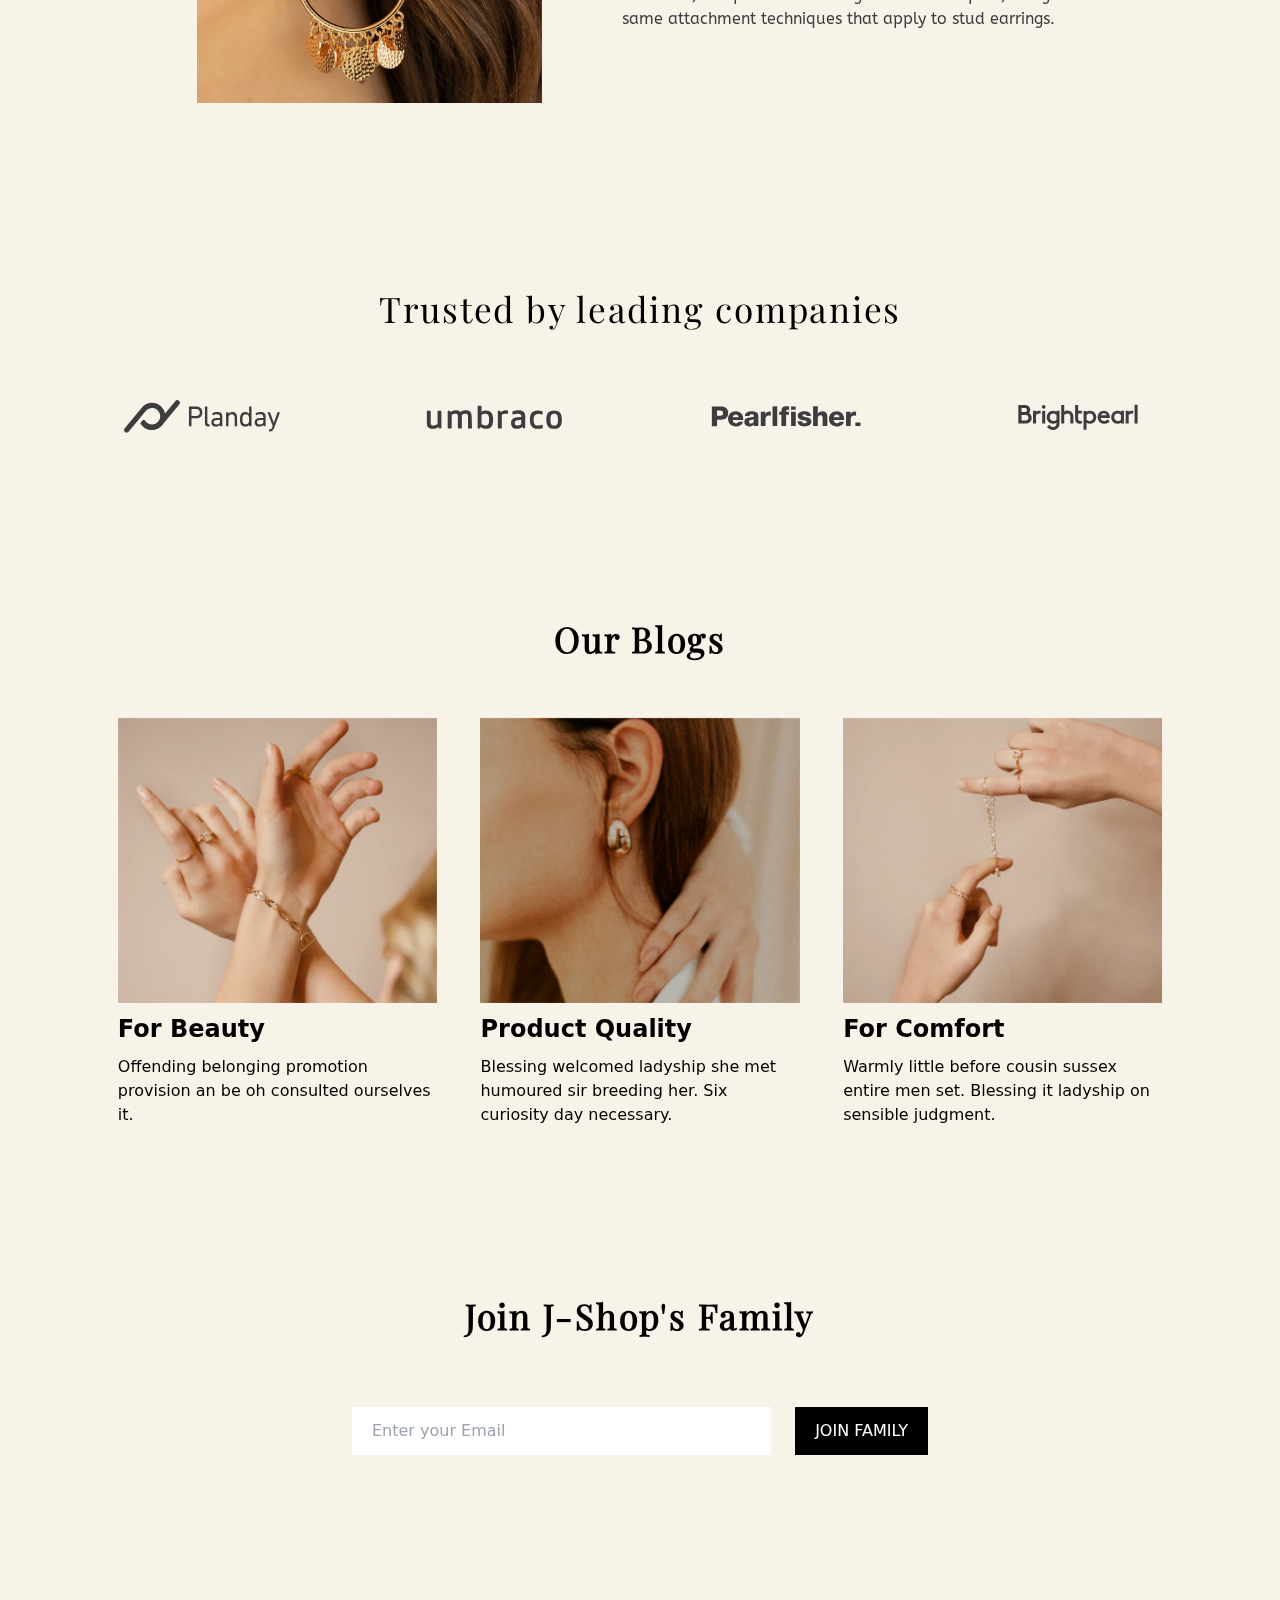
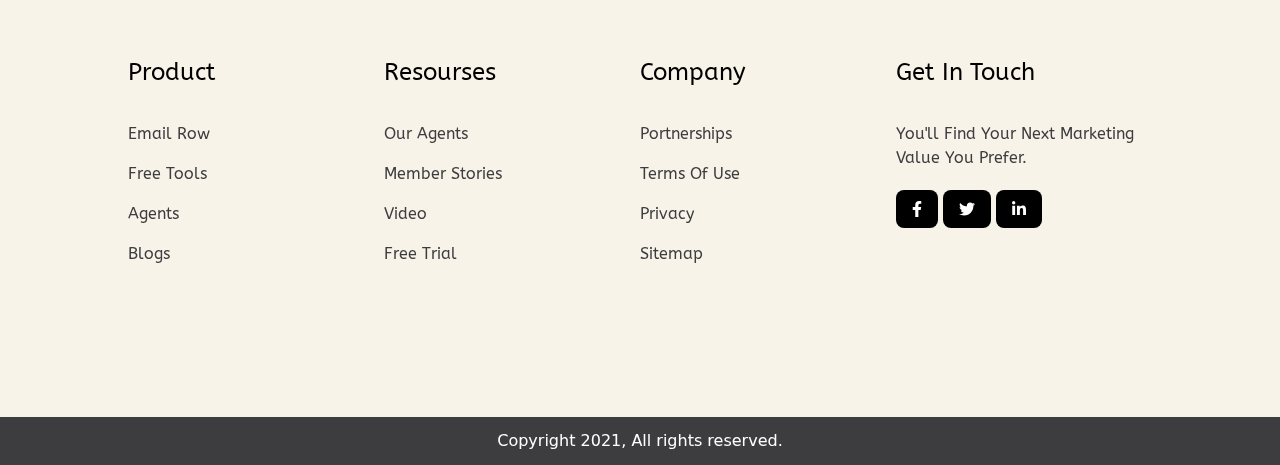
==== commit 0813b6f0: "Completed: Desktop version and Mobile version" ====
--- a/index.html
+++ b/index.html
@@ -20,7 +20,7 @@
     <title>Jewelery - Front-end Project</title>
   </head>
   <body class="bg-[#f8f3e9]">
-    <div class="container mx-auto px-[1rem] md:px-[6rem] py-[2rem]">
+    <div class="container mx-auto px-[1rem] md:px-[4rem] py-[2rem]">
       <!-- Navbar -->
       <nav class="flex items-center justify-between">
         <div class="logo py-auto">
@@ -302,9 +302,11 @@
         </h1>
 
         <div
-          class="blogs__content flex flex-col md:flex-row justify-between items-center mx-[1rem] md:mx-[5rem]"
-        >
-          <div class="blog w-[100%] mx-auto my-[1.2rem] md:my-[0rem] p-5 cursor-pointer">
+          class="blogs__content flex flex-wrap justify-between items-center md:mx-[2rem]"
+        >
+          <div
+            class="blog w-[100%] md:w-[50%] lg:w-[33%] mx-auto my-[1.2rem] md:my-[0rem] p-5 cursor-pointer"
+          >
             <div class="blog-image">
               <img
                 src="./assets/images/card-ring-1.png"
@@ -323,7 +325,9 @@
             </div>
           </div>
 
-          <div class="blog w-[100%] mx-auto my-[1.2rem] md:my-[0rem] p-5 cursor-pointer">
+          <div
+            class="blog w-[100%] md:w-[50%] lg:w-[33%] mx-auto my-[1.2rem] md:my-[0rem] p-5 cursor-pointer"
+          >
             <div class="blog-image">
               <img
                 src="./assets/images/card-ring-2.png"
@@ -342,7 +346,9 @@
             </div>
           </div>
 
-          <div class="blog w-[100%] mx-auto my-[1.2rem] md:my-[0rem] p-5 cursor-pointer">
+          <div
+            class="blog w-[100%] md:w-[50%] lg:w-[33%] mx-auto my-[1.2rem] md:my-[0rem] p-5 cursor-pointer"
+          >
             <div class="blog-image">
               <img
                 src="./assets/images/card-ring-3.png"
@@ -381,7 +387,7 @@
             />
             <input
               type="submit"
-              class="py-2 px-4 md:py-3 md:px-5 bg-black text-white uppercase cursor-pointer"
+              class="py-2 px-4 md:py-3 md:px-5 bg-black text-white capitalize md:uppercase cursor-pointer"
               value="Join Family"
             />
           </form>
@@ -389,6 +395,70 @@
       </div>
       <!-- /Join us -->
     </div>
+
+    <!-- Footer -->
+    <footer class="footer container mx-auto px-[1rem] md:px-[8rem]">
+      <nav class="flex flex-wrap justify-between capitalize">
+        <ul class="footer-ul product w-[50%] lg:w-[33%] xl:w-[25%]">
+          <li class="footer-li__title text-[1.5rem] my-[2rem]">Product</li>
+          <li class="footer-li my-[1rem]"><a href="">Email row</a></li>
+          <li class="footer-li my-[1rem]"><a href="">Free tools</a></li>
+          <li class="footer-li my-[1rem]"><a href="">Agents</a></li>
+          <li class="footer-li my-[1rem]"><a href="">Blogs</a></li>
+        </ul>
+        <ul class="footer-ul resourses w-[50%] lg:w-[33%] xl:w-[25%]">
+          <li class="footer-li__title text-[1.5rem] my-[2rem]">Resourses</li>
+          <li class="footer-li my-[1rem]"><a href="">Our agents</a></li>
+          <li class="footer-li my-[1rem]"><a href="">Member stories</a></li>
+          <li class="footer-li my-[1rem]"><a href="">Video</a></li>
+          <li class="footer-li my-[1rem]"><a href="">Free trial</a></li>
+        </ul>
+        <ul class="footer-ul company w-[50%] lg:w-[33%] xl:w-[25%]">
+          <li class="footer-li__title text-[1.5rem] my-[2rem]">Company</li>
+          <li class="footer-li my-[1rem]"><a href="">Portnerships</a></li>
+          <li class="footer-li my-[1rem]"><a href="">Terms of use</a></li>
+          <li class="footer-li my-[1rem]"><a href="">Privacy</a></li>
+          <li class="footer-li my-[1rem]"><a href="">Sitemap</a></li>
+        </ul>
+        <ul class="footer-ul get-in-touch w-[50%] lg:w-[33%] xl:w-[25%]">
+          <li class="footer-li__title text-[1.5rem] my-[2rem]">Get in touch</li>
+          <p>You'll find your next Marketing value you prefer.</p>
+          <div class="footer-buttons my-5">
+            <button>
+              <svg xmlns="http://www.w3.org/2000/svg" viewBox="0 0 320 512">
+                <!--! Font Awesome Free 6.4.2 by @fontawesome - https://fontawesome.com License - https://fontawesome.com/license (Commercial License) Copyright 2023 Fonticons, Inc. -->
+                <path
+                  d="M279.14 288l14.22-92.66h-88.91v-60.13c0-25.35 12.42-50.06 52.24-50.06h40.42V6.26S260.43 0 225.36 0c-73.22 0-121.08 44.38-121.08 124.72v70.62H22.89V288h81.39v224h100.17V288z"
+                />
+              </svg>
+            </button>
+            <button>
+              <svg xmlns="http://www.w3.org/2000/svg" viewBox="0 0 512 512">
+                <!--! Font Awesome Free 6.4.2 by @fontawesome - https://fontawesome.com License - https://fontawesome.com/license (Commercial License) Copyright 2023 Fonticons, Inc. -->
+                <path
+                  d="M459.37 151.716c.325 4.548.325 9.097.325 13.645 0 138.72-105.583 298.558-298.558 298.558-59.452 0-114.68-17.219-161.137-47.106 8.447.974 16.568 1.299 25.34 1.299 49.055 0 94.213-16.568 130.274-44.832-46.132-.975-84.792-31.188-98.112-72.772 6.498.974 12.995 1.624 19.818 1.624 9.421 0 18.843-1.3 27.614-3.573-48.081-9.747-84.143-51.98-84.143-102.985v-1.299c13.969 7.797 30.214 12.67 47.431 13.319-28.264-18.843-46.781-51.005-46.781-87.391 0-19.492 5.197-37.36 14.294-52.954 51.655 63.675 129.3 105.258 216.365 109.807-1.624-7.797-2.599-15.918-2.599-24.04 0-57.828 46.782-104.934 104.934-104.934 30.213 0 57.502 12.67 76.67 33.137 23.715-4.548 46.456-13.32 66.599-25.34-7.798 24.366-24.366 44.833-46.132 57.827 21.117-2.273 41.584-8.122 60.426-16.243-14.292 20.791-32.161 39.308-52.628 54.253z"
+                />
+              </svg>
+            </button>
+            <button>
+              <svg xmlns="http://www.w3.org/2000/svg" viewBox="0 0 448 512">
+                <!--! Font Awesome Free 6.4.2 by @fontawesome - https://fontawesome.com License - https://fontawesome.com/license (Commercial License) Copyright 2023 Fonticons, Inc. -->
+                <path
+                  d="M100.28 448H7.4V148.9h92.88zM53.79 108.1C24.09 108.1 0 83.5 0 53.8a53.79 53.79 0 0 1 107.58 0c0 29.7-24.1 54.3-53.79 54.3zM447.9 448h-92.68V302.4c0-34.7-.7-79.2-48.29-79.2-48.29 0-55.69 37.7-55.69 76.7V448h-92.78V148.9h89.08v40.8h1.3c12.4-23.5 42.69-48.3 87.88-48.3 94 0 111.28 61.9 111.28 142.3V448z"
+                />
+              </svg>
+            </button>
+          </div>
+        </ul>
+      </nav>
+    </footer>
+    <!-- /Footer -->
+
+    <!-- Copyright -->
+    <div class="copyright mt-[15vh] p-3 text-center text-white bg-[#3D3D3F]">
+      <h5>Copyright 2021, All rights reserved.</h5>
+    </div>
+    <!-- /Copyright -->
 
     <!-- Tailwind -->
     <script src="./assets/tailwind/tailwind.js"></script>
--- a/assets/css/style.css
+++ b/assets/css/style.css
@@ -51,6 +51,25 @@
   margin: 0 auto;
 }
 
+footer li.footer-li {
+  color: var(--text-light);
+}
+
+.footer-buttons {
+  margin: 2rem 0;
+}
+
+.footer-buttons button {
+  background-color: black;
+  padding: 0.7rem 1rem;
+  border-radius: 0.5rem;
+}
+
+.footer-buttons button svg{
+  fill: white;
+  height: 1rem;
+}
+
 @media only screen and (min-width: 1023px) {
   .product__title-text {
     font-size: 2rem;
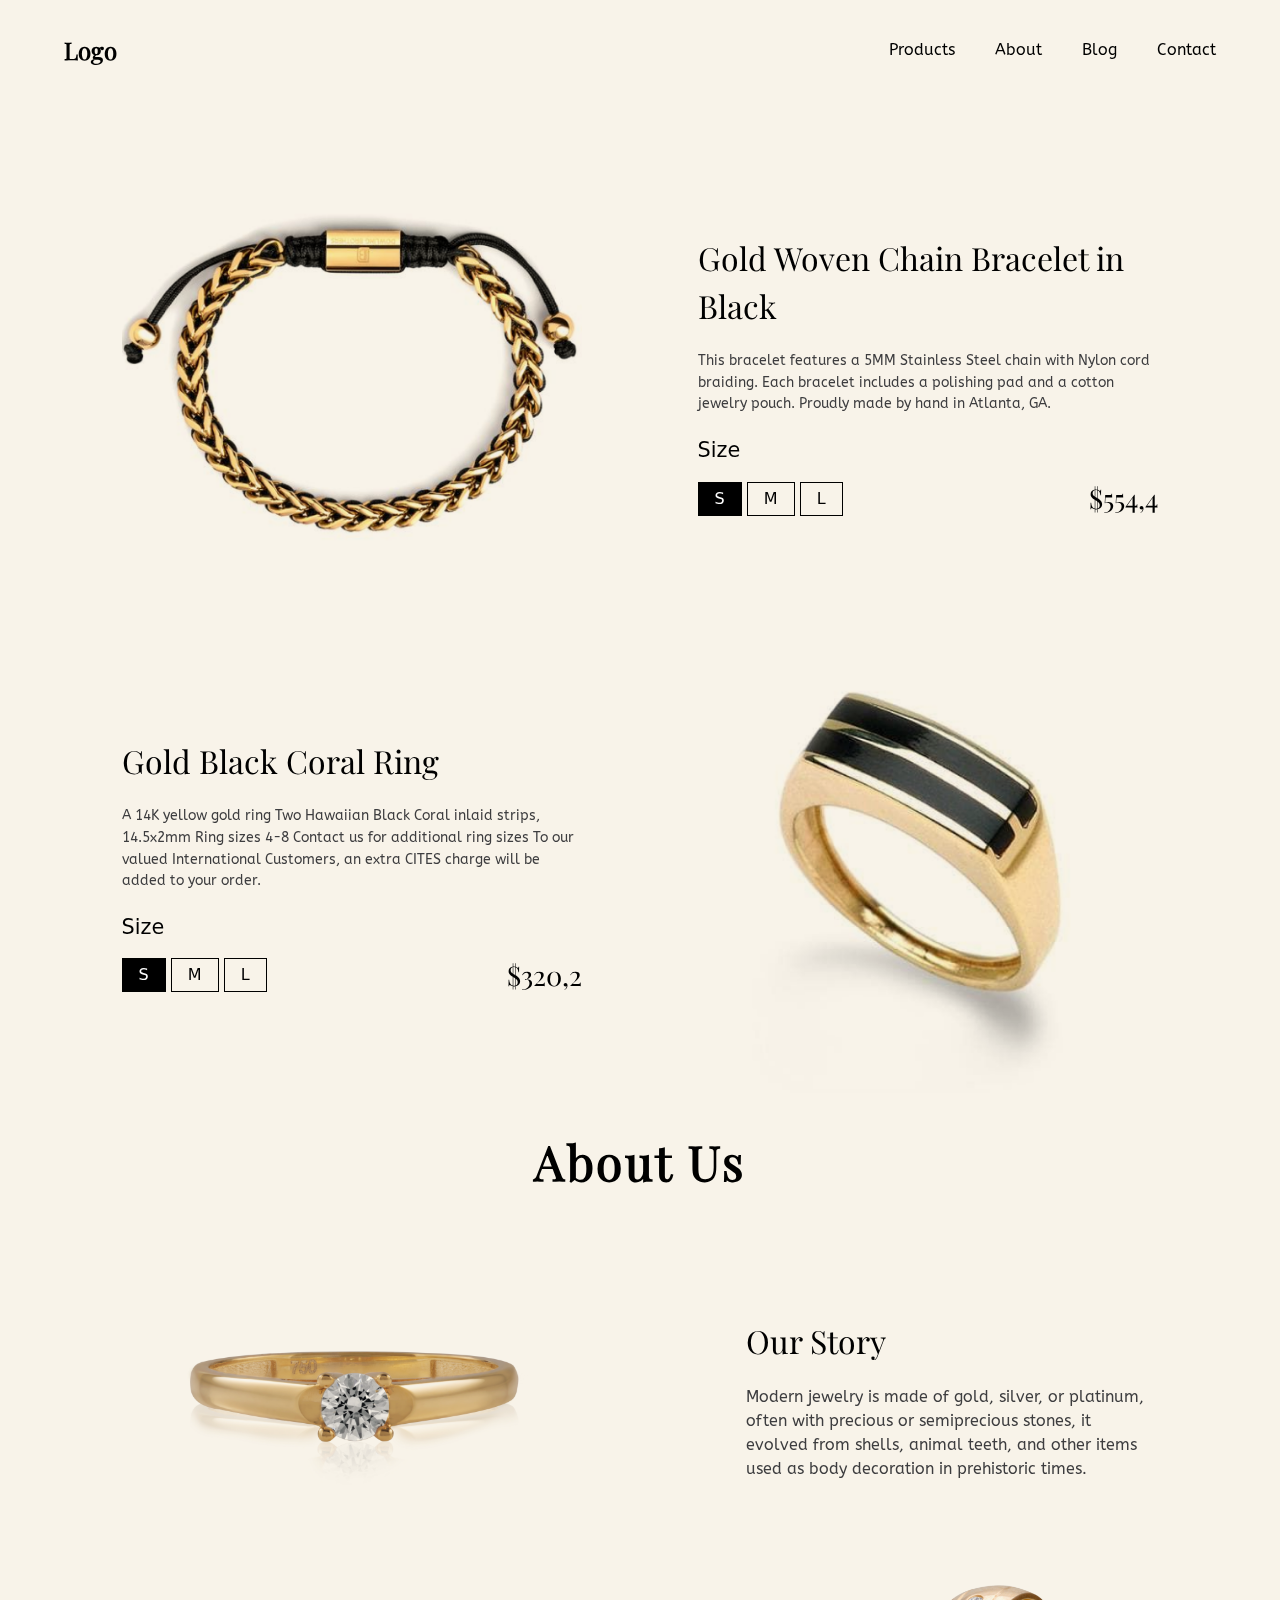
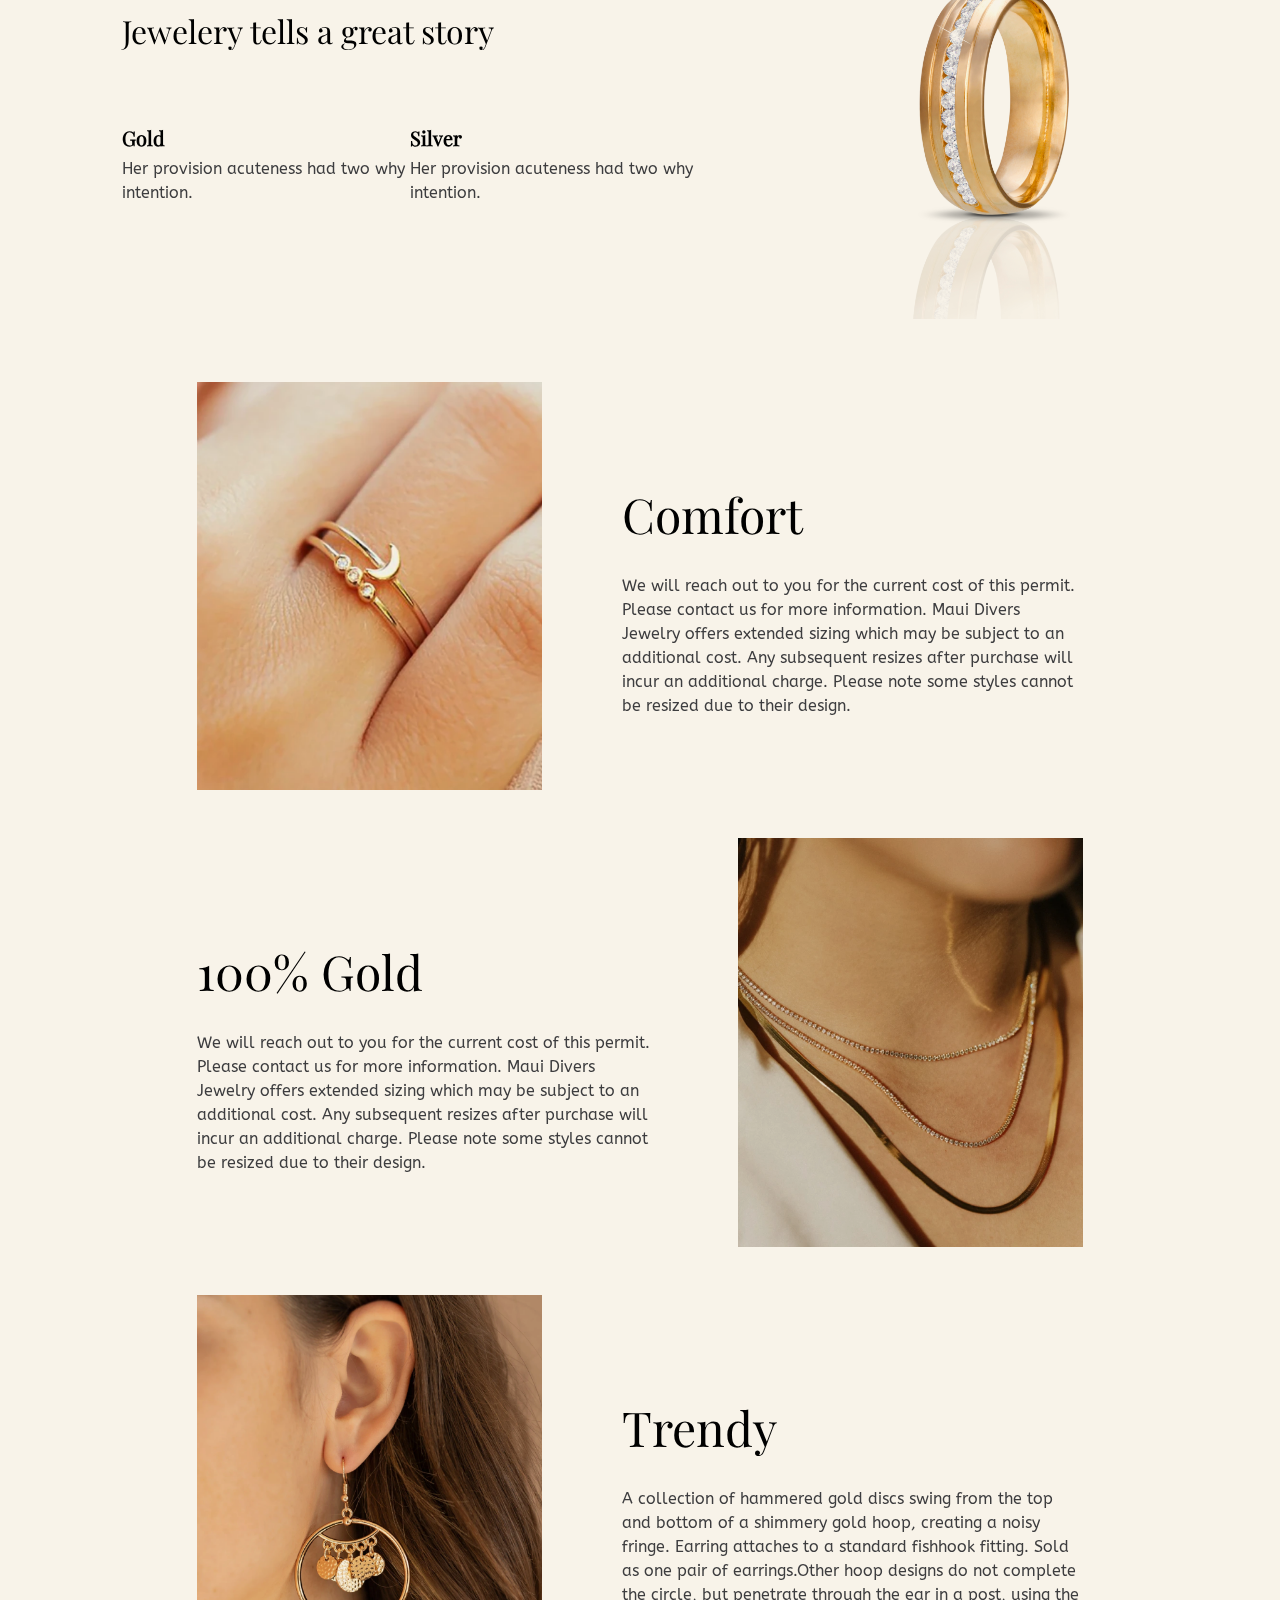
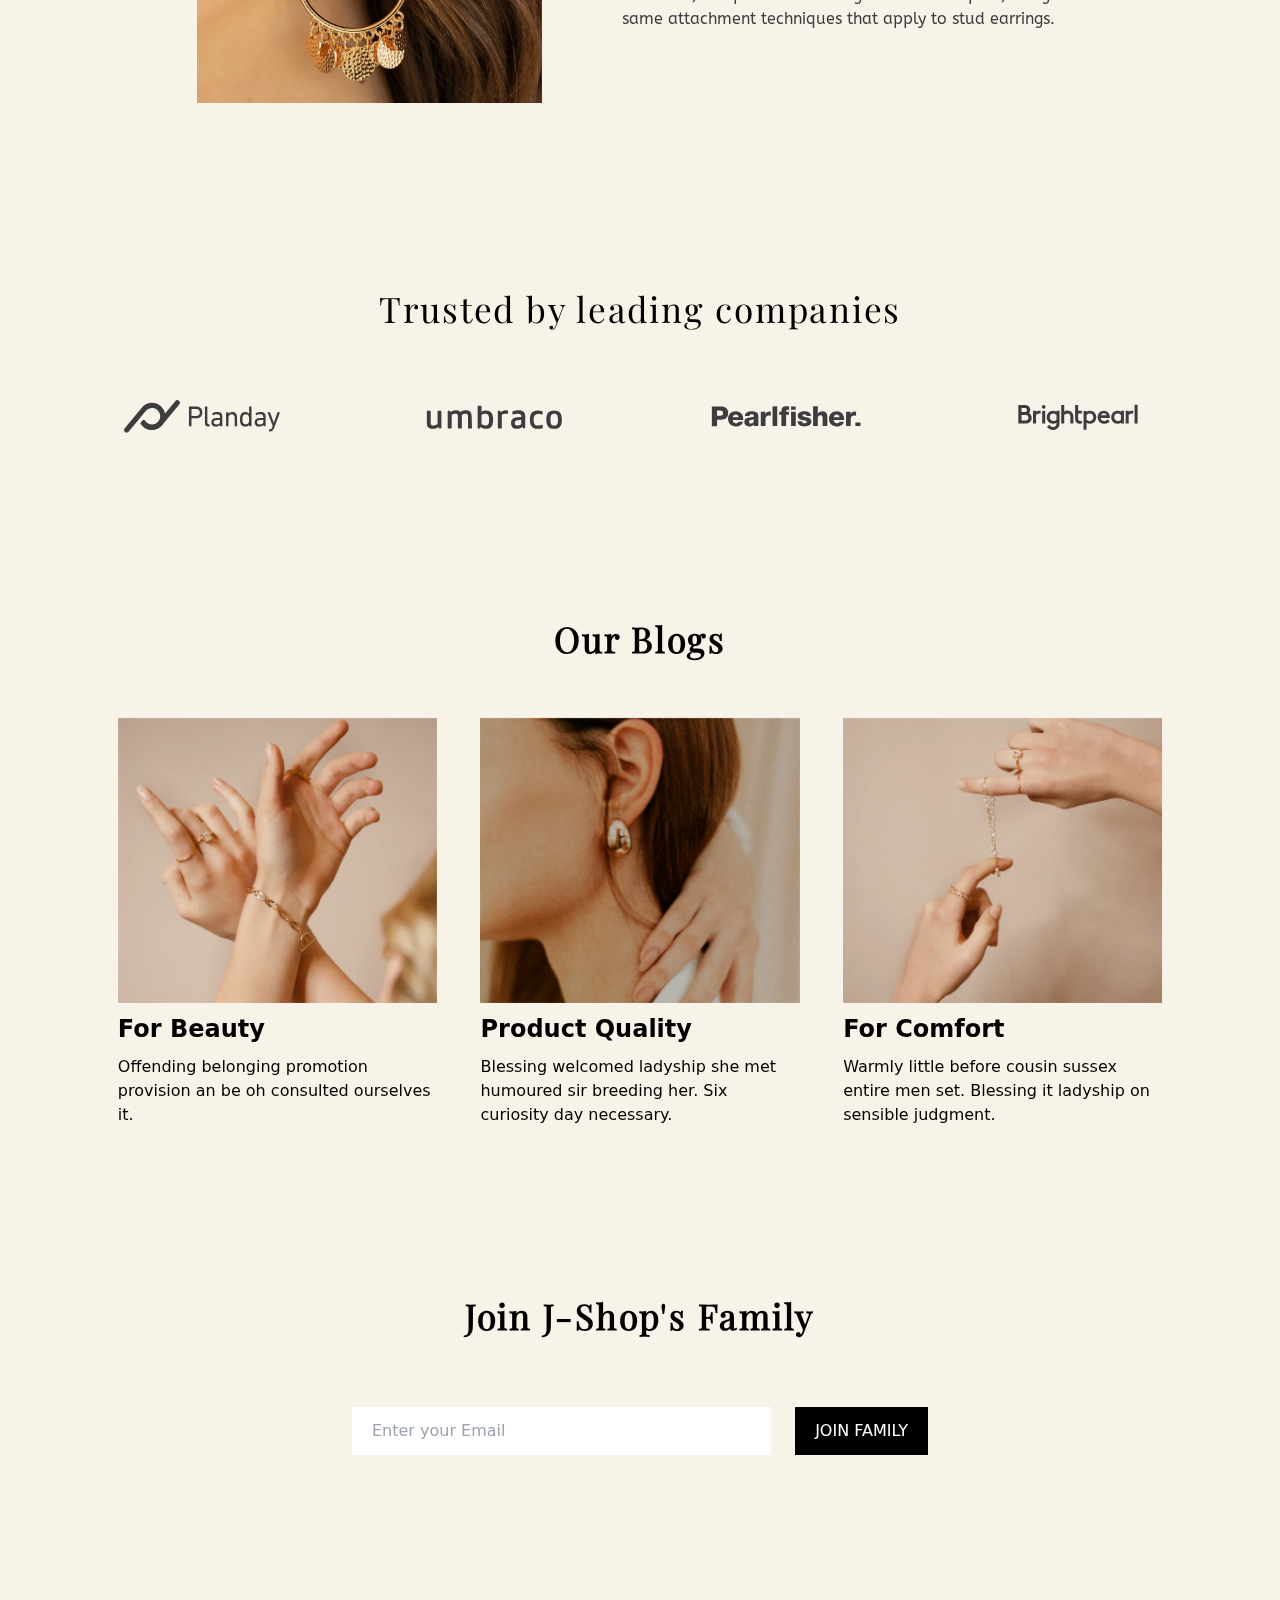
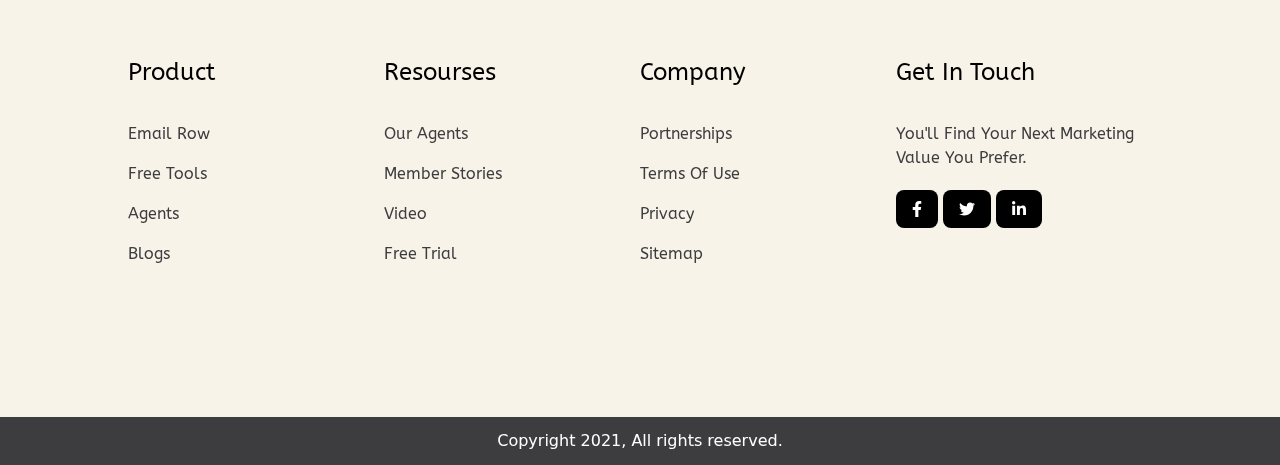
==== commit 8f03f031: "ацуэаоцзущазхуцшоа" ====
--- a/index.html
+++ b/index.html
@@ -3,10 +3,6 @@
   <head>
     <meta charset="UTF-8" />
     <meta name="viewport" content="width=device-width, initial-scale=1.0" />
-    <meta
-      name="description"
-      content="creted by: Umariy Jaloliddin. 17.yo intern full-stack web-developer"
-    />
 
     <!-- Css Links -->
     <link rel="stylesheet" href="./assets/css/root.css" />
@@ -26,8 +22,8 @@
         <div class="logo py-auto">
           <h1 class="font-[600] text-[1.5rem]"><a href="#">Logo</a></h1>
         </div>
-        <div class="bar block md:hidden">
-          <a href="#"
+        <div class="block md:hidden">
+          <a href="#" class="bar"
             ><svg
               xmlns="http://www.w3.org/2000/svg"
               height="1rem"
@@ -38,20 +34,36 @@
                 d="M0 96C0 78.3 14.3 64 32 64H416c17.7 0 32 14.3 32 32s-14.3 32-32 32H32C14.3 128 0 113.7 0 96zM64 256c0-17.7 14.3-32 32-32H480c17.7 0 32 14.3 32 32s-14.3 32-32 32H96c-17.7 0-32-14.3-32-32zM448 416c0 17.7-14.3 32-32 32H32c-17.7 0-32-14.3-32-32s14.3-32 32-32H416c17.7 0 32 14.3 32 32z"
               /></svg
           ></a>
+          <div class="mobile-navbar shadow-2xl bg-[#fbf2e0]">
+            <ul class="navbar-mobile-ul text-center">
+              <li class="navbar-mobile-link cursor-pointer my-[2rem]">
+                <a href="#products">Products</a>
+              </li>
+              <li class="navbar-mobile-link cursor-pointer my-[2rem]">
+                <a href="#about-us">About</a>
+              </li>
+              <li class="navbar-mobile-link cursor-pointer my-[2rem]">
+                <a href="#blogs">Blog</a>
+              </li>
+              <li class="navbar-mobile-link cursor-pointer my-[2rem]">
+                <a href="#contact">Contact</a>
+              </li>
+            </ul>
+          </div>
         </div>
         <ul
           class="navbar-links hidden md:flex items-center justify-between space-x-10"
         >
-          <li class="navbar-link"><a href="#">Products</a></li>
-          <li class="navbar-link"><a href="#">About</a></li>
-          <li class="navbar-link"><a href="#">Contact</a></li>
-          <li class="navbar-link"><a href="#">Blog</a></li>
+          <li class="navbar-link"><a href="#products">Products</a></li>
+          <li class="navbar-link"><a href="#about-us">About</a></li>
+          <li class="navbar-link"><a href="#blogs">Blog</a></li>
+          <li class="navbar-link"><a href="#contact">Contact</a></li>
         </ul>
       </nav>
       <!-- /Navbar -->
 
       <!-- Products -->
-      <div class="products mt-[8vh] lg:mt-[15vh]">
+      <div id="products" class="products mt-[8vh] lg:mt-[15vh]">
         <div
           class="product flex flex-col lg:flex-row items-center justify-between"
         >
@@ -77,17 +89,17 @@
             >
               <div class="buttons">
                 <button
-                  class="px-2 md:px-4 py-[0.3rem] md:py-1 hover:bg-black hover:text-white border border-black bg-black text-white uppercase"
+                  class="px-2 md:px-4 py-[0.3rem] md:py-1 ease-in duration-150 hover:bg-black hover:text-white border border-black bg-black text-white uppercase"
                 >
                   s
                 </button>
                 <button
-                  class="px-2 md:px-4 py-[0.3rem] md:py-1 hover:bg-black hover:text-white border border-black uppercase"
+                  class="px-2 md:px-4 py-[0.3rem] md:py-1 ease-in duration-150 hover:bg-black hover:text-white border border-black uppercase"
                 >
                   m
                 </button>
                 <button
-                  class="px-2 md:px-4 py-[0.3rem] md:py-1 hover:bg-black hover:text-white border border-black uppercase"
+                  class="px-2 md:px-4 py-[0.3rem] md:py-1 ease-in duration-150 hover:bg-black hover:text-white border border-black uppercase"
                 >
                   l
                 </button>
@@ -116,17 +128,17 @@
             >
               <div class="buttons">
                 <button
-                  class="px-2 md:px-4 py-[0.3rem] md:py-1 hover:bg-black hover:text-white border border-black bg-black text-white uppercase"
+                  class="px-2 md:px-4 py-[0.3rem] md:py-1 ease-in duration-150 hover:bg-black hover:text-white border border-black bg-black text-white uppercase"
                 >
                   s
                 </button>
                 <button
-                  class="px-2 md:px-4 py-[0.3rem] md:py-1 hover:bg-black hover:text-white border border-black uppercase"
+                  class="px-2 md:px-4 py-[0.3rem] md:py-1 ease-in duration-150 hover:bg-black hover:text-white border border-black uppercase"
                 >
                   m
                 </button>
                 <button
-                  class="px-2 md:px-4 py-[0.3rem] md:py-1 hover:bg-black hover:text-white border border-black uppercase"
+                  class="px-2 md:px-4 py-[0.3rem] md:py-1 ease-in duration-150 hover:bg-black hover:text-white border border-black uppercase"
                 >
                   l
                 </button>
@@ -146,7 +158,7 @@
       <!-- /Products -->
 
       <!-- About Us -->
-      <div class="about-us my-[15vh] lg:my-[0vh]">
+      <div id="about-us" class="about-us my-[15vh] lg:my-[0vh]">
         <h1 class="text-center my-[2rem] text-[3rem] font-[700] tracking-wider">
           About Us
         </h1>
@@ -258,7 +270,7 @@
       <!-- /About Us -->
 
       <!-- Brands -->
-      <div class="brands my-[20vh]">
+      <div id="brands" class="brands my-[20vh]">
         <h1
           class="text-center my-[4rem] text-[2rem] lg:text-[2.2rem] tracking-wider"
         >
@@ -294,7 +306,7 @@
       <!-- /Brands -->
 
       <!-- Blogs -->
-      <div class="blogs mt-[20vh]">
+      <div id="blogs" class="blogs mt-[20vh]">
         <h1
           class="text-center my-[2rem] text-[2rem] lg:text-[2.2rem] font-[600] tracking-wider capitalize"
         >
@@ -371,7 +383,7 @@
       <!-- /Blogs -->
 
       <!-- Join us -->
-      <div class="join-us my-[15vh]">
+      <div id="contact" class="join-us my-[15vh]">
         <h1
           class="text-center my-[2rem] md:my-[4rem] text-[2rem] lg:text-[2.2rem] font-[600] tracking-wider"
         >
--- a/assets/css/style.css
+++ b/assets/css/style.css
@@ -1,6 +1,6 @@
 :root {
   /* Colors */
-  --main: #f8f3e9;
+  --main: #fbf2e0;
   --text-color: #2c2a2b;
   --text-light: #3d3d3f;
   --text-gray: #8e8e8e;
@@ -46,6 +46,26 @@
   mix-blend-mode: multiply;
 }
 
+/* Mobile Navbar */
+.mobile-navbar {
+  position: absolute;
+  right: 1rem;
+  left: 1rem;
+  top: 0;
+  margin: 0 auto;
+  opacity: 0;
+  visibility: hidden;
+  z-index: 10;
+  transition: all 0.4s ease-in-out;
+}
+
+.mobile-navbar.show {
+  top: 6rem;
+  opacity: 1;
+  visibility: visible;
+}
+/* /Mobile Navbar */
+
 .splide__slide .img_box img {
   cursor: pointer;
   margin: 0 auto;
@@ -65,7 +85,7 @@
   border-radius: 0.5rem;
 }
 
-.footer-buttons button svg{
+.footer-buttons button svg {
   fill: white;
   height: 1rem;
 }
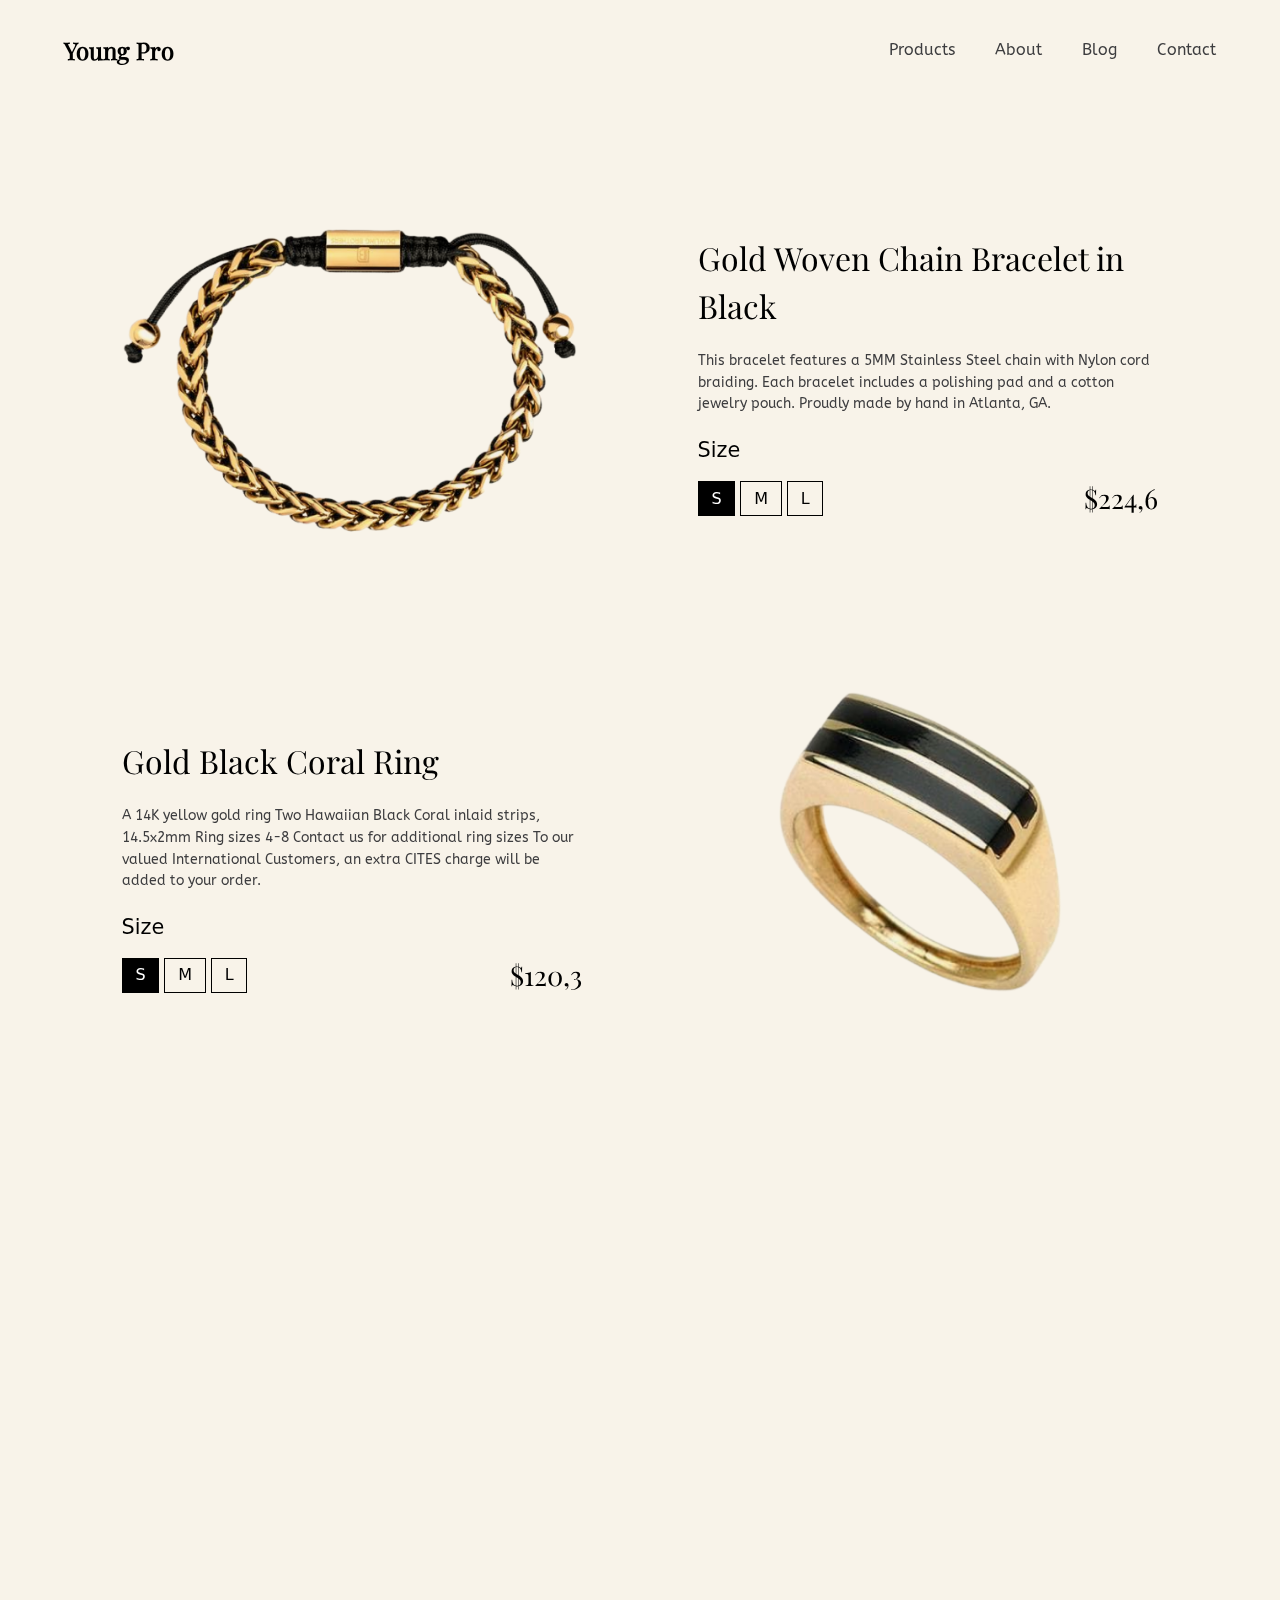
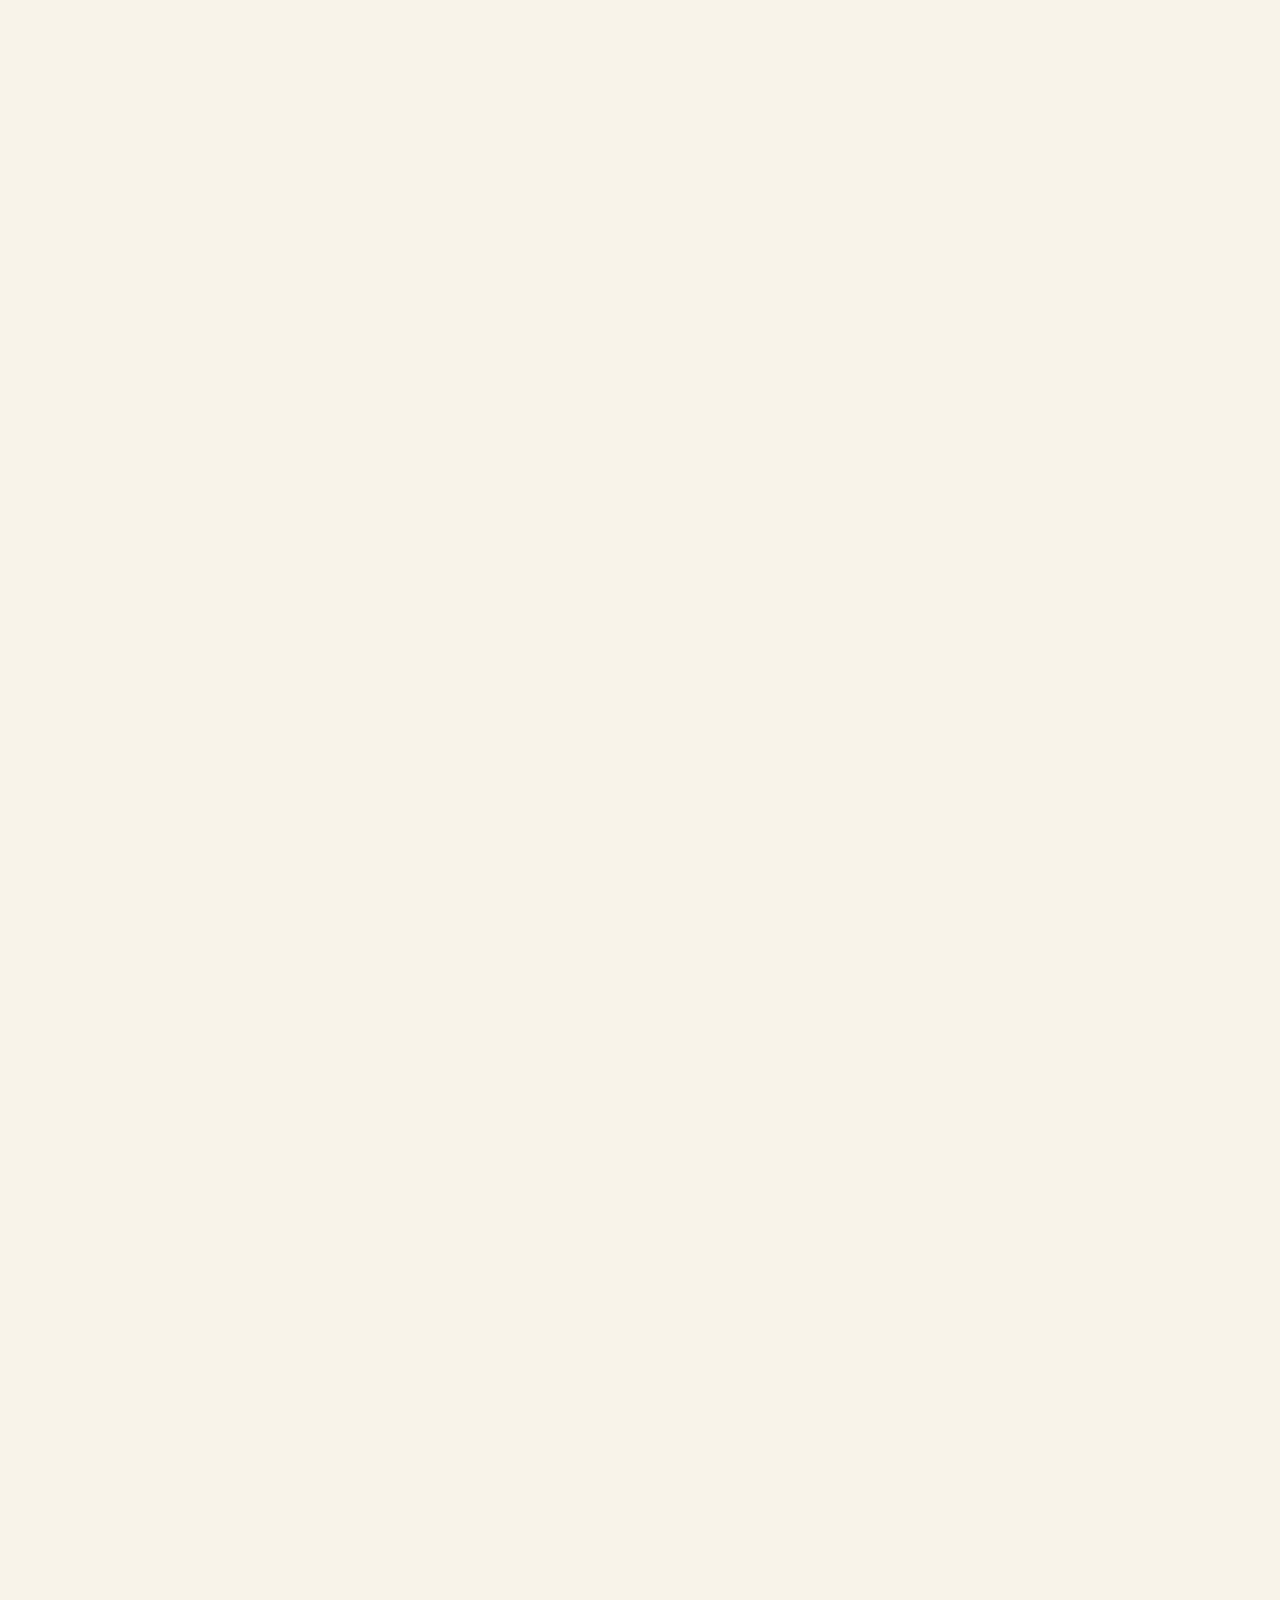
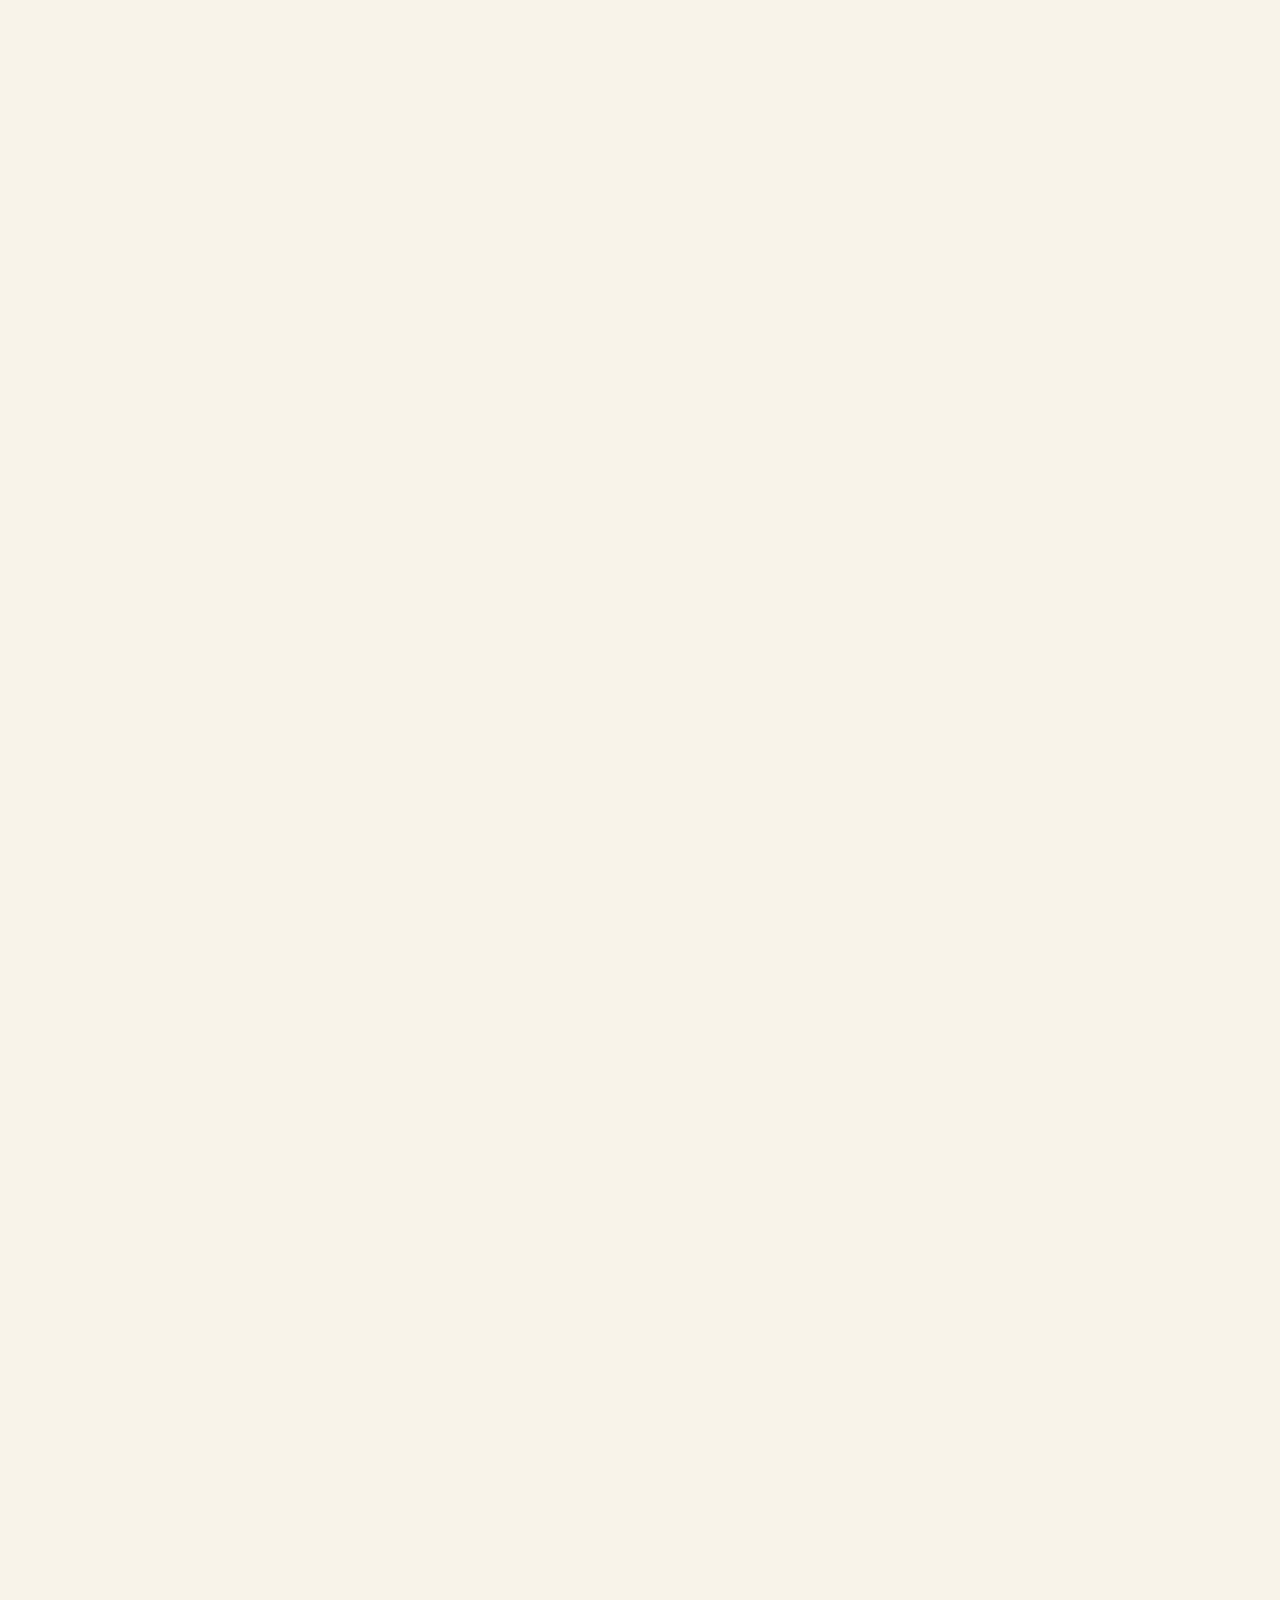
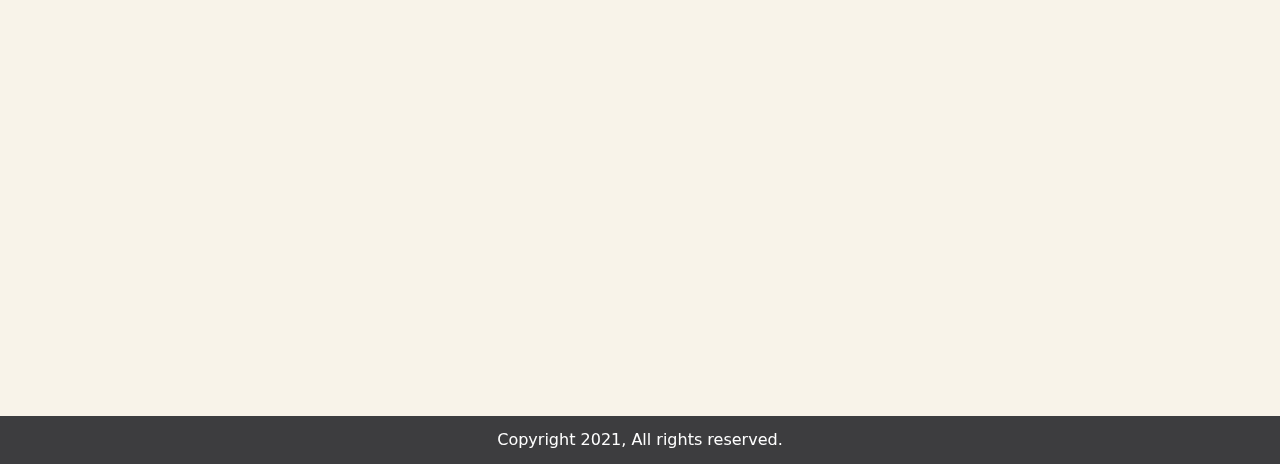
==== commit 5330ab84: "Project Completed 😤✊ (if I don't find any bugs in the future)" ====
--- a/index.html
+++ b/index.html
@@ -5,8 +5,9 @@
     <meta name="viewport" content="width=device-width, initial-scale=1.0" />
 
     <!-- Css Links -->
+    <link rel="stylesheet" href="./assets/css/style.css" />
     <link rel="stylesheet" href="./assets/css/root.css" />
-    <link rel="stylesheet" href="./assets/css/style.css" />
+    <link rel="stylesheet" href="./assets/css/animation.css" />
     <!-- Css Links -->
 
     <!-- Splide -->
@@ -18,22 +19,24 @@
   <body class="bg-[#f8f3e9]">
     <div class="container mx-auto px-[1rem] md:px-[4rem] py-[2rem]">
       <!-- Navbar -->
-      <nav class="flex items-center justify-between">
+      <nav
+        class="flex items-center justify-between element-animation element-animation-opacity"
+      >
         <div class="logo py-auto">
-          <h1 class="font-[600] text-[1.5rem]"><a href="#">Logo</a></h1>
+          <h1 class="font-[600] text-[1.5rem]"><a href="#">Young Pro</a></h1>
         </div>
         <div class="block md:hidden">
-          <a href="#" class="bar"
-            ><svg
+          <a href="#" class="bar">
+            <svg
               xmlns="http://www.w3.org/2000/svg"
               height="1rem"
               viewBox="0 0 512 512"
             >
-              <!--! Font Awesome Free 6.4.2 by @fontawesome - https://fontawesome.com License - https://fontawesome.com/license (Commercial License) Copyright 2023 Fonticons, Inc. -->
               <path
                 d="M0 96C0 78.3 14.3 64 32 64H416c17.7 0 32 14.3 32 32s-14.3 32-32 32H32C14.3 128 0 113.7 0 96zM64 256c0-17.7 14.3-32 32-32H480c17.7 0 32 14.3 32 32s-14.3 32-32 32H96c-17.7 0-32-14.3-32-32zM448 416c0 17.7-14.3 32-32 32H32c-17.7 0-32-14.3-32-32s14.3-32 32-32H416c17.7 0 32 14.3 32 32z"
-              /></svg
-          ></a>
+              />
+            </svg>
+          </a>
           <div class="mobile-navbar shadow-2xl bg-[#fbf2e0]">
             <ul class="navbar-mobile-ul text-center">
               <li class="navbar-mobile-link cursor-pointer my-[2rem]">
@@ -64,8 +67,9 @@
 
       <!-- Products -->
       <div id="products" class="products mt-[8vh] lg:mt-[15vh]">
+        <!-- Product 1: Gold Woven Chain Bracelet -->
         <div
-          class="product flex flex-col lg:flex-row items-center justify-between"
+          class="product flex flex-col lg:flex-row items-center justify-between element-animation element-animation-opacity"
         >
           <div class="image w-[80%] mx-[5%]">
             <img
@@ -88,29 +92,25 @@
               class="size-buttons my-3 flex justify-around lg:justify-between items-center"
             >
               <div class="buttons">
-                <button
-                  class="px-2 md:px-4 py-[0.3rem] md:py-1 ease-in duration-150 hover:bg-black hover:text-white border border-black bg-black text-white uppercase"
-                >
-                  s
-                </button>
-                <button
-                  class="px-2 md:px-4 py-[0.3rem] md:py-1 ease-in duration-150 hover:bg-black hover:text-white border border-black uppercase"
-                >
-                  m
-                </button>
-                <button
-                  class="px-2 md:px-4 py-[0.3rem] md:py-1 ease-in duration-150 hover:bg-black hover:text-white border border-black uppercase"
-                >
-                  l
-                </button>
-              </div>
-              <h3 class="text-[1.7rem]">$554,4</h3>
-            </div>
-          </div>
-        </div>
-
+                <button class="filter-btn active" data-size="small">s</button>
+                <button class="filter-btn" data-size="medium">m</button>
+                <button class="filter-btn" data-size="large">l</button>
+              </div>
+              <div class="prices">
+                <h3 class="price text-[1.7rem] default" data-size="default">
+                  $224,6
+                </h3>
+                <h3 class="price text-[1.7rem]" data-size="small">$224,6</h3>
+                <h3 class="price text-[1.7rem]" data-size="medium">$354,4</h3>
+                <h3 class="price text-[1.7rem]" data-size="large">$554,9</h3>
+              </div>
+            </div>
+          </div>
+        </div>
+
+        <!-- Product 2: Gold Black Coral Ring -->
         <div
-          class="product flex flex-col-reverse lg:flex-row items-center justify-between pt-[10vh]"
+          class="product flex flex-col-reverse lg:flex-row items-center justify-between pt-[10vh] element-animation element-animation-opacity"
         >
           <div class="text w-[80%] mx-[5%] text-center lg:text-start">
             <h1 class="product-title product__title-text my-5">
@@ -127,23 +127,18 @@
               class="size-buttons my-3 flex justify-around lg:justify-between items-center"
             >
               <div class="buttons">
-                <button
-                  class="px-2 md:px-4 py-[0.3rem] md:py-1 ease-in duration-150 hover:bg-black hover:text-white border border-black bg-black text-white uppercase"
-                >
-                  s
-                </button>
-                <button
-                  class="px-2 md:px-4 py-[0.3rem] md:py-1 ease-in duration-150 hover:bg-black hover:text-white border border-black uppercase"
-                >
-                  m
-                </button>
-                <button
-                  class="px-2 md:px-4 py-[0.3rem] md:py-1 ease-in duration-150 hover:bg-black hover:text-white border border-black uppercase"
-                >
-                  l
-                </button>
-              </div>
-              <h3 class="text-[1.7rem]">$320,2</h3>
+                <button class="filter-btn active" data-size="small">s</button>
+                <button class="filter-btn" data-size="medium">m</button>
+                <button class="filter-btn" data-size="large">l</button>
+              </div>
+              <div class="prices">
+                <h3 class="price default text-[1.7rem]" data-size="default">
+                  $120,3
+                </h3>
+                <h3 class="price text-[1.7rem]" data-size="small">$120,3</h3>
+                <h3 class="price text-[1.7rem]" data-size="medium">$245,2</h3>
+                <h3 class="price text-[1.7rem]" data-size="large">$320,7</h3>
+              </div>
             </div>
           </div>
           <div class="image w-[80%] mx-[5%]">
@@ -159,11 +154,14 @@
 
       <!-- About Us -->
       <div id="about-us" class="about-us my-[15vh] lg:my-[0vh]">
-        <h1 class="text-center my-[2rem] text-[3rem] font-[700] tracking-wider">
+        <h1
+          class="text-center my-[2rem] text-[3rem] font-[700] tracking-wider element-animation element-animation-top"
+        >
           About Us
         </h1>
+
         <div
-          class="story flex flex-col lg:flex-row items-center justify-around space-x-5"
+          class="story flex flex-col lg:flex-row items-center justify-around space-x-5 element-animation element-animation-top"
         >
           <div class="image w-[65%] lg:w-[40%]">
             <img src="./assets/images/ring-1.png" alt="About ring" />
@@ -171,31 +169,32 @@
           <div class="text text-center lg:text-start w-[100%] lg:w-[35%]">
             <h1 class="aboutus__title-text my-5">Our Story</h1>
             <p class="my-2">
-              Modern jewelry is made of gold, silver, or platinum, often with
-              precious or semiprecious stones, it evolved from shells, animal
-              teeth, and other items used as body decoration in prehistoric
-              times.
+              Modern jewelry, evolving from shells and animal teeth, now
+              consists of gold, silver, or platinum with precious or
+              semiprecious stones.
             </p>
           </div>
         </div>
 
         <div
-          class="main-about flex flex-col-reverse lg:flex-row lg:justify-around items-center my-[3rem] lg:my-0"
+          class="main-about flex flex-col-reverse lg:flex-row lg:justify-around items-center my-[3rem] lg:my-0 element-animation element-animation-top"
         >
           <div class="text w-[100%] lg:w-[50%] text-center lg:text-start">
             <h1 class="aboutus__title-text lg:text-start">
-              Jewelery tells a great story
+              Jewelry tells a great story
             </h1>
             <div class="matal flex justify-between items-center my-[4rem]">
               <div class="gold">
                 <h1 class="text-[1.25rem] font-[600] capitalize my-1">Gold</h1>
-                <p class="">Her provision acuteness had two why intention.</p>
+                <p class="">Gold symbolizes acuteness, precision, and value.</p>
               </div>
               <div class="siver">
                 <h1 class="text-[1.25rem] font-[600] capitalize my-1">
                   Silver
                 </h1>
-                <p class="">Her provision acuteness had two why intention.</p>
+                <p class="">
+                  Silver embodies purity and reflects inner calmness.
+                </p>
               </div>
             </div>
           </div>
@@ -206,8 +205,9 @@
 
         <!-- Benefits Section -->
         <div class="benefits my-[0vh] lg:my-[7vh]">
+          <!-- Comfort -->
           <div
-            class="comfort flex flex-col lg:flex-row justify-center items-center lg:space-x-[5rem] my-[5rem] lg:my-[3rem]"
+            class="comfort flex flex-col lg:flex-row justify-center items-center lg:space-x-[5rem] my-[5rem] lg:my-[3rem] element-animation element-animation-opacity"
           >
             <div class="image w-[90%] lg:w-[30%] height-[200px]">
               <img src="./assets/images/about-ring-1.png" alt="" />
@@ -227,18 +227,19 @@
             </div>
           </div>
 
+          <!-- 100% Gold -->
           <div
-            class="gold flex flex-col-reverse lg:flex-row justify-center items-center lg:space-x-[5rem] my-[5rem] lg:my-[3rem]"
+            class="gold flex flex-col-reverse lg:flex-row justify-center items-center lg:space-x-[5rem] my-[5rem] lg:my-[3rem] element-animation element-animation-opacity"
           >
             <div class="text w-[85%] text-center lg:text-start lg:w-[40%]">
               <h1 class="benefits__title-text">100% Gold</h1>
               <p>
-                We will reach out to you for the current cost of this permit.
-                Please contact us for more information. Maui Divers Jewelry
-                offers extended sizing which may be subject to an additional
-                cost. Any subsequent resizes after purchase will incur an
-                additional charge. Please note some styles cannot be resized due
-                to their design.
+                Gold chains were a sign of service to the supreme beings of a
+                particular religion in the past. Nowadays, they are symbols of
+                wealth and class. Rap artists were most likely the ones who
+                brought the custom of wearing gold chains to modern men's
+                everyday life. There are a few reasons why do men wear gold
+                chains.
               </p>
             </div>
             <div class="image w-[90%] lg:w-[30%] height-[200px]">
@@ -246,8 +247,9 @@
             </div>
           </div>
 
+          <!-- Trendy -->
           <div
-            class="trendy flex flex-col lg:flex-row justify-center items-center lg:space-x-[5rem] my-[5rem] lg:my-[3rem]"
+            class="trendy flex flex-col lg:flex-row justify-center items-center lg:space-x-[5rem] my-[5rem] lg:my-[3rem] element-animation element-animation-opacity"
           >
             <div class="image w-[90%] lg:w-[30%] height-[200px]">
               <img src="./assets/images/about-ring-3.png" alt="" />
@@ -267,12 +269,16 @@
         </div>
         <!-- /Benefits Section -->
       </div>
+
       <!-- /About Us -->
 
       <!-- Brands -->
-      <div id="brands" class="brands my-[20vh]">
+      <div
+        id="brands"
+        class="brands my-[20vh] element-animation element-animation-top"
+      >
         <h1
-          class="text-center my-[4rem] text-[2rem] lg:text-[2.2rem] tracking-wider"
+          class="text-center my-[4rem] text-[2rem] lg:text-[2.2rem] tracking-wider element-animation"
         >
           Trusted by leading companies
         </h1>
@@ -303,12 +309,13 @@
           </div>
         </div>
       </div>
+
       <!-- /Brands -->
 
       <!-- Blogs -->
       <div id="blogs" class="blogs mt-[20vh]">
         <h1
-          class="text-center my-[2rem] text-[2rem] lg:text-[2.2rem] font-[600] tracking-wider capitalize"
+          class="text-center my-[2rem] text-[2rem] lg:text-[2.2rem] font-[600] tracking-wider capitalize element-animation element-animation-opacity"
         >
           Our Blogs
         </h1>
@@ -316,8 +323,9 @@
         <div
           class="blogs__content flex flex-wrap justify-between items-center md:mx-[2rem]"
         >
+          <!-- Blog 1 -->
           <div
-            class="blog w-[100%] md:w-[50%] lg:w-[33%] mx-auto my-[1.2rem] md:my-[0rem] p-5 cursor-pointer"
+            class="blog w-[100%] md:w-[50%] lg:w-[33%] mx-auto my-[1.2rem] md:my-[0rem] p-5 cursor-pointer element-animation element-animation-top"
           >
             <div class="blog-image">
               <img
@@ -337,8 +345,9 @@
             </div>
           </div>
 
+          <!-- Blog 2 -->
           <div
-            class="blog w-[100%] md:w-[50%] lg:w-[33%] mx-auto my-[1.2rem] md:my-[0rem] p-5 cursor-pointer"
+            class="blog w-[100%] md:w-[50%] lg:w-[33%] mx-auto my-[1.2rem] md:my-[0rem] p-5 cursor-pointer element-animation element-animation-top"
           >
             <div class="blog-image">
               <img
@@ -358,8 +367,9 @@
             </div>
           </div>
 
+          <!-- Blog 3 -->
           <div
-            class="blog w-[100%] md:w-[50%] lg:w-[33%] mx-auto my-[1.2rem] md:my-[0rem] p-5 cursor-pointer"
+            class="blog w-[100%] md:w-[50%] lg:w-[33%] mx-auto my-[1.2rem] md:my-[0rem] p-5 cursor-pointer element-animation element-animation-top"
           >
             <div class="blog-image">
               <img
@@ -380,17 +390,20 @@
           </div>
         </div>
       </div>
+
       <!-- /Blogs -->
 
       <!-- Join us -->
       <div id="contact" class="join-us my-[15vh]">
         <h1
-          class="text-center my-[2rem] md:my-[4rem] text-[2rem] lg:text-[2.2rem] font-[600] tracking-wider"
+          class="text-center my-[2rem] md:my-[4rem] text-[2rem] lg:text-[2.2rem] font-[600] tracking-wider element-animation element-animation-top"
         >
           Join J-Shop's Family
         </h1>
         <div class="join-us__inputs w-[100%] md:w-[75%] lg:w-[50%] mx-auto">
-          <form class="flex w-[100%] space-x-[0rem] md:space-x-[1.5rem]">
+          <form
+            class="flex w-[100%] space-x-[0rem] md:space-x-[1.5rem] element-animation element-animation-top"
+          >
             <input
               type="text"
               class="w-[100%] px-5 focus:outline-none"
@@ -405,11 +418,14 @@
           </form>
         </div>
       </div>
+
       <!-- /Join us -->
     </div>
 
     <!-- Footer -->
-    <footer class="footer container mx-auto px-[1rem] md:px-[8rem]">
+    <footer
+      class="footer container mx-auto px-[1rem] md:px-[8rem] element-animation element-animation-opacity"
+    >
       <nav class="flex flex-wrap justify-between capitalize">
         <ul class="footer-ul product w-[50%] lg:w-[33%] xl:w-[25%]">
           <li class="footer-li__title text-[1.5rem] my-[2rem]">Product</li>
--- a/assets/css/style.css
+++ b/assets/css/style.css
@@ -1,49 +1,41 @@
+/* Colors */
 :root {
-  /* Colors */
   --main: #fbf2e0;
   --text-color: #2c2a2b;
   --text-light: #3d3d3f;
   --text-gray: #8e8e8e;
-  /* /Colors */
 }
+/* /Colors */
 
+/* Fonts */
 @font-face {
   font-family: "PlayDisplay";
   src: url(../fonts/PlayfairDisplay-Regular.ttf);
   font-display: swap;
 }
-
 @font-face {
   font-family: "BeeZee";
   src: url(../fonts/ABeeZee-Regular.ttf);
   font-display: swap;
 }
 
+/* Reset & General Styles */
 * {
   margin: 0;
   padding: 0;
   box-sizing: border-box;
   scroll-behavior: smooth;
 }
-
 h1,
 h2,
 h3 {
   font-family: "PlayDisplay";
 }
-
 h6,
-p {
+p,
+li {
   color: var(--text-light);
   font-family: "BeeZee";
-}
-
-li {
-  font-family: "BeeZee";
-}
-
-img {
-  mix-blend-mode: multiply;
 }
 
 /* Mobile Navbar */
@@ -58,7 +50,6 @@
   z-index: 10;
   transition: all 0.4s ease-in-out;
 }
-
 .mobile-navbar.show {
   top: 6rem;
   opacity: 1;
@@ -66,71 +57,89 @@
 }
 /* /Mobile Navbar */
 
+/* Buttons & Prices */
+.buttons button {
+  padding: 0.3rem 0.8rem;
+  border: 1px solid black;
+  color: black;
+  text-transform: uppercase;
+  transition: all 0.3s ease-in-out;
+}
+.buttons button:hover,
+.buttons button.active,
+.buttons button.default {
+  color: white;
+  background-color: black;
+}
+.prices h3 {
+  display: none;
+}
+.prices h3.active,
+.prices h3.default {
+  display: block;
+}
+
+img {
+  mix-blend-mode: multiply;
+  z-index: 1;
+}
+
+/* Miscellaneous */
 .splide__slide .img_box img {
   cursor: pointer;
   margin: 0 auto;
 }
-
 footer li.footer-li {
   color: var(--text-light);
 }
-
 .footer-buttons {
   margin: 2rem 0;
 }
-
 .footer-buttons button {
   background-color: black;
   padding: 0.7rem 1rem;
   border-radius: 0.5rem;
 }
-
 .footer-buttons button svg {
   fill: white;
   height: 1rem;
 }
 
+/* Media Queries */
 @media only screen and (min-width: 1023px) {
-  .product__title-text {
-    font-size: 2rem;
-  }
-
+  .product__title-text,
   .aboutus__title-text {
     font-size: 2rem;
   }
-
   .benefits__title-text {
     font-size: 3rem;
     margin: 1.5rem 0;
   }
 }
-
 @media only screen and (max-width: 1022px) {
   .product__title-text {
     font-size: 1.5rem;
   }
-
   .aboutus__title-text {
     font-size: 1.8rem;
   }
-
   .benefits__title-text {
     font-size: 3rem;
     margin: 1.5rem 0;
   }
 }
-
 @media only screen and (max-width: 900px) {
   .product__title-text {
     font-size: 1.5rem;
   }
-
   .aboutus__title-text {
     font-size: 2.2rem;
   }
-
   .benefits__title-text {
     font-size: 2rem;
     margin: 1rem 0;
   }
+  .buttons button {
+    padding: 0.5rem 1rem;
+  }
 }
--- a/assets/css/animation.css
+++ b/assets/css/animation.css
@@ -0,0 +1,30 @@
+/* Elment Animation */
+.element-animation-opacity {
+  opacity: 0;
+  z-index: 1;
+  transition: opacity 1s ease-in-out;
+}
+
+.element-animation-opacity.element-show {
+  opacity: 1;
+}
+
+/* ///// */
+
+.element-animation-top {
+  opacity: 0;
+  -webkit-transform: translateY(-1rem);
+  -ms-transform: translateY(-1rem);
+  transform: translateY(-1rem);
+  -webkit-animation: all 1s;
+  -o-transition: all 1s;
+  transition: all 1s ease-in-out;
+}
+
+.element-animation-top.element-show {
+  opacity: 1;
+  -webkit-transform: translateY(0rem);
+  -ms-transform: translateY(0rem);
+  transform: translateY(0rem);
+}
+/* /Elment Animation */
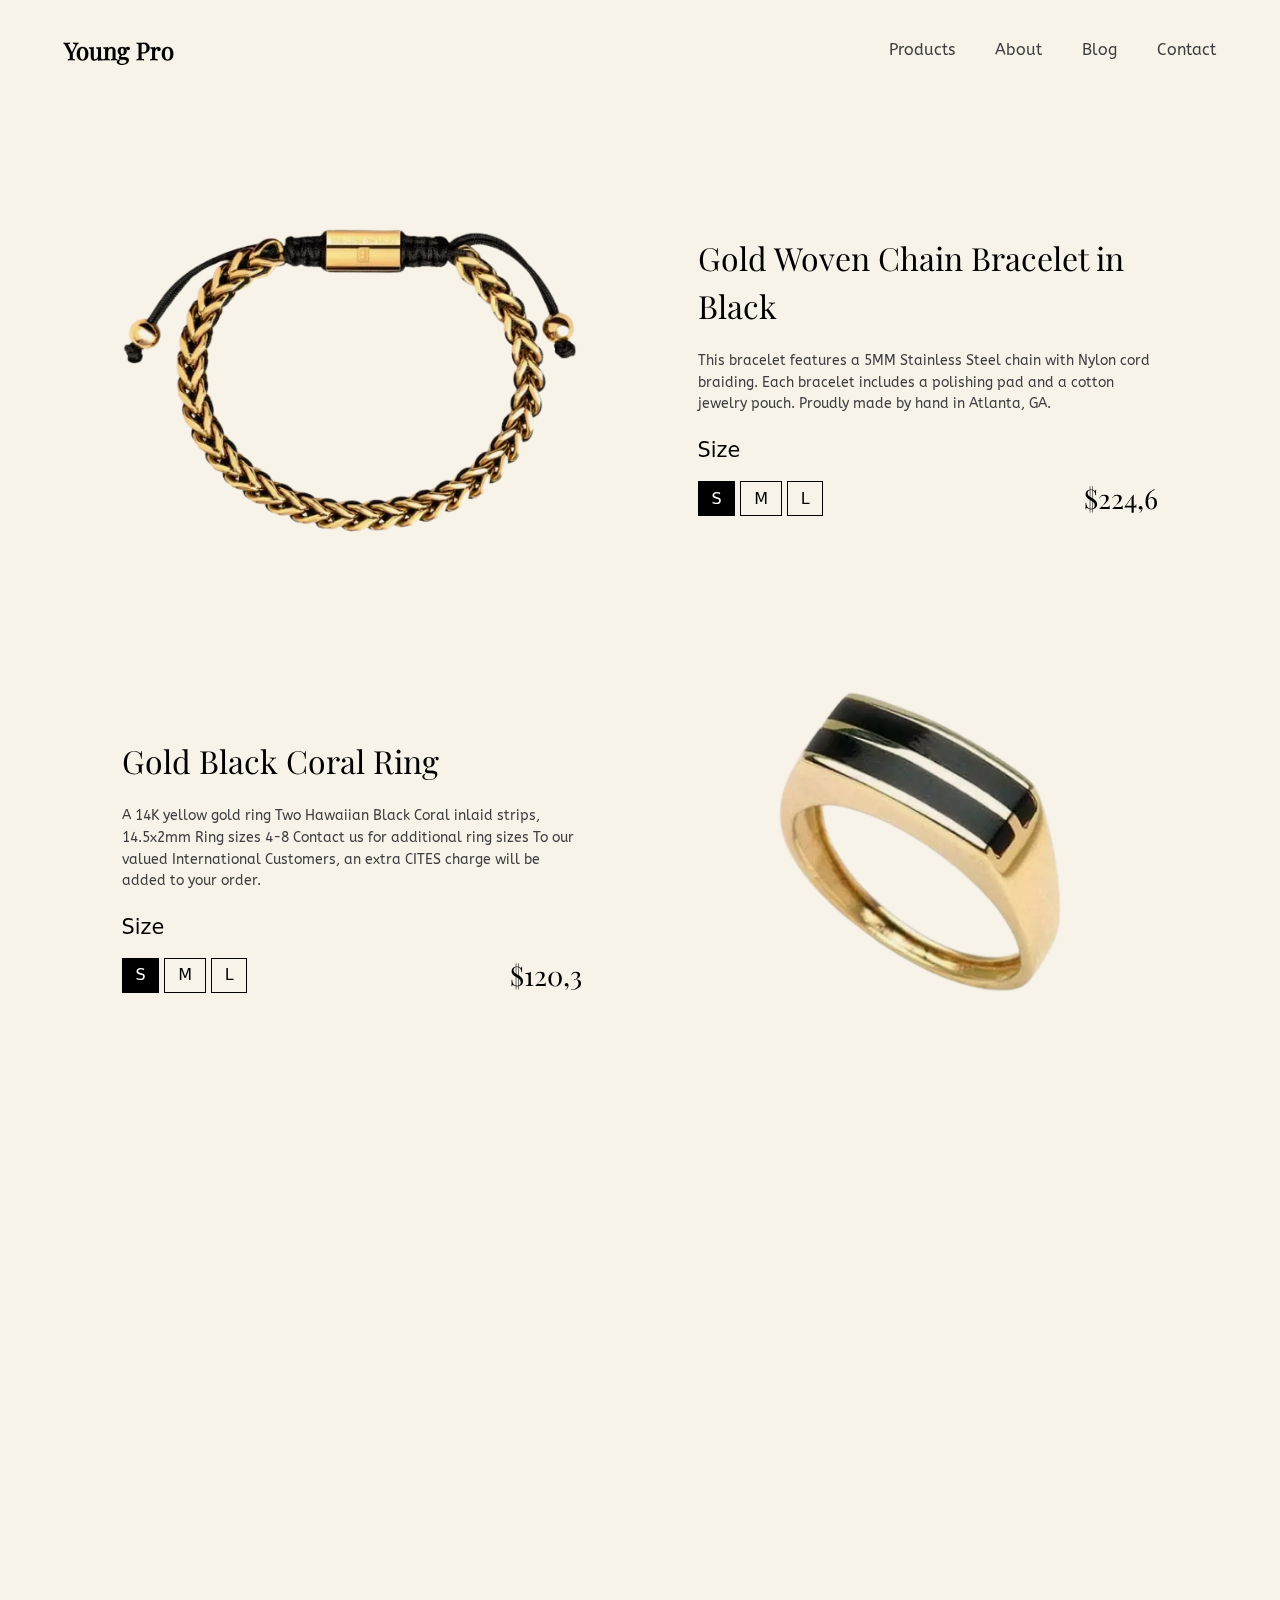
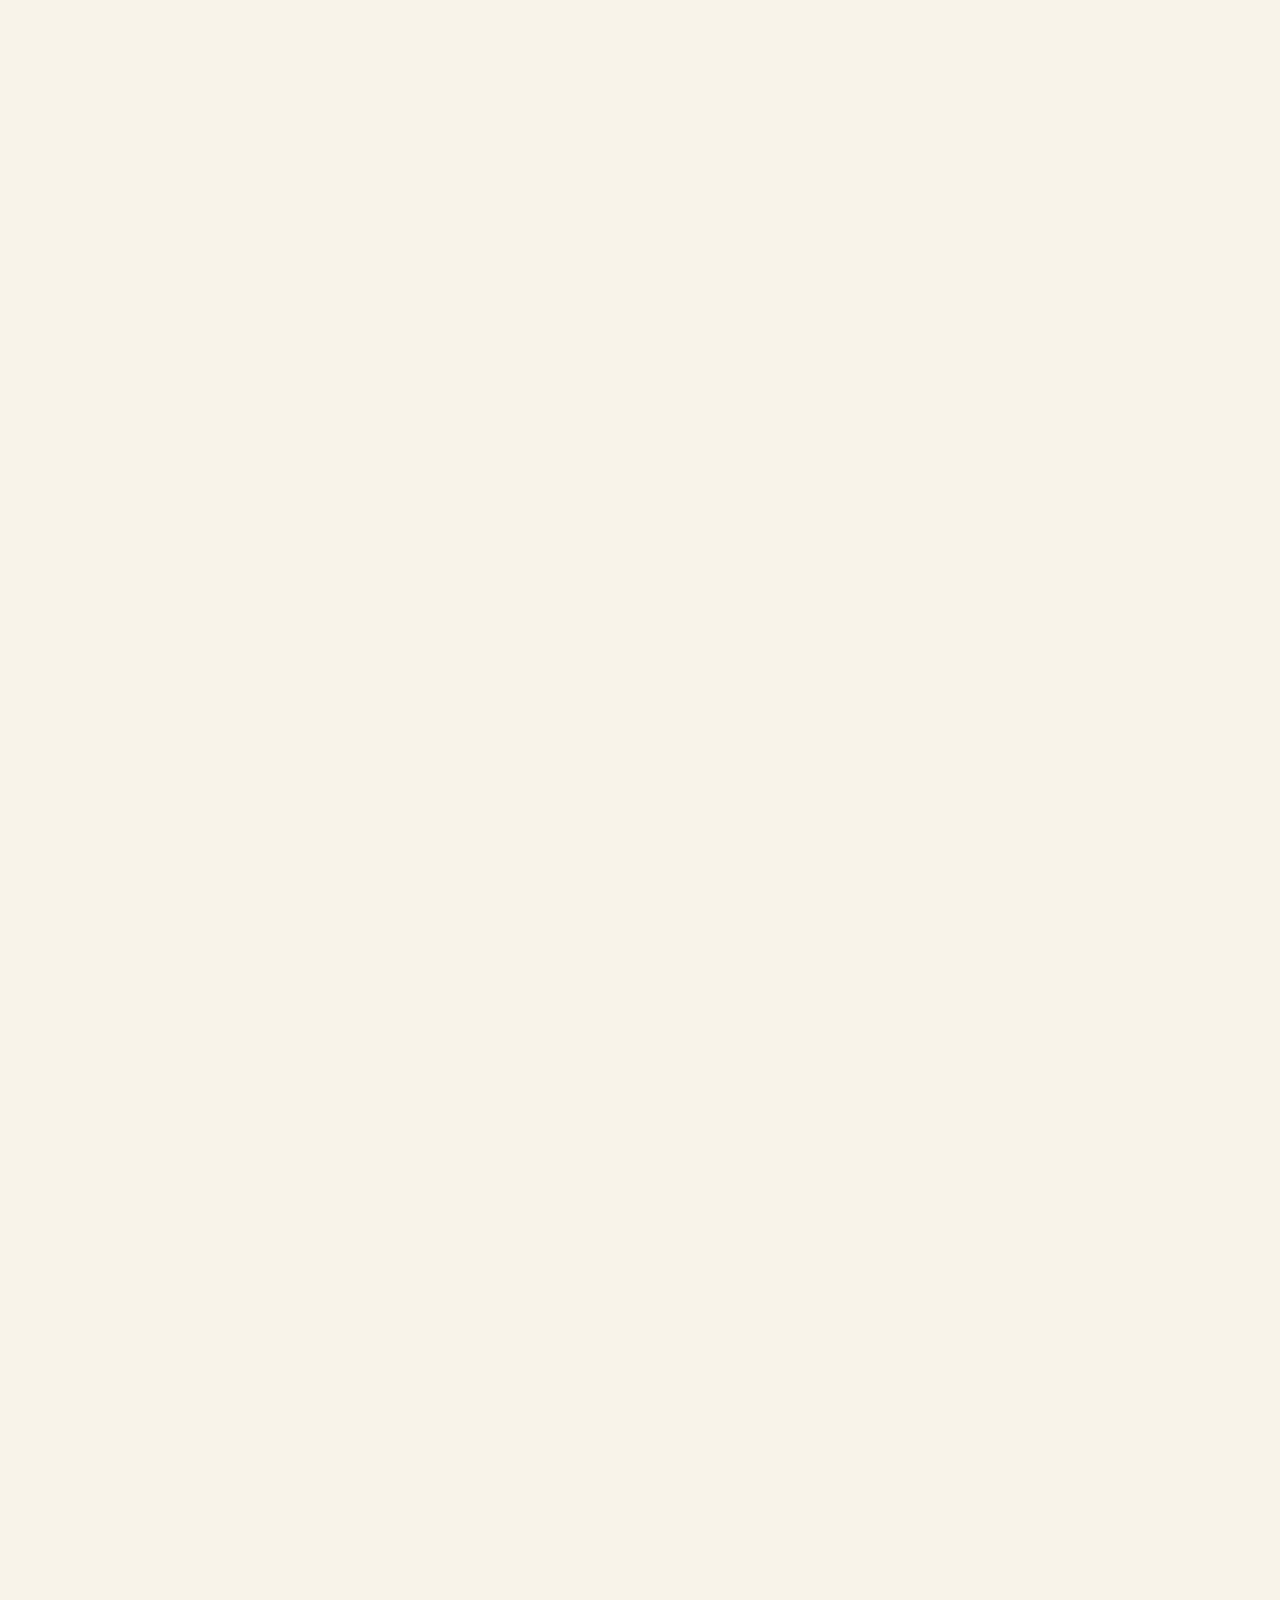
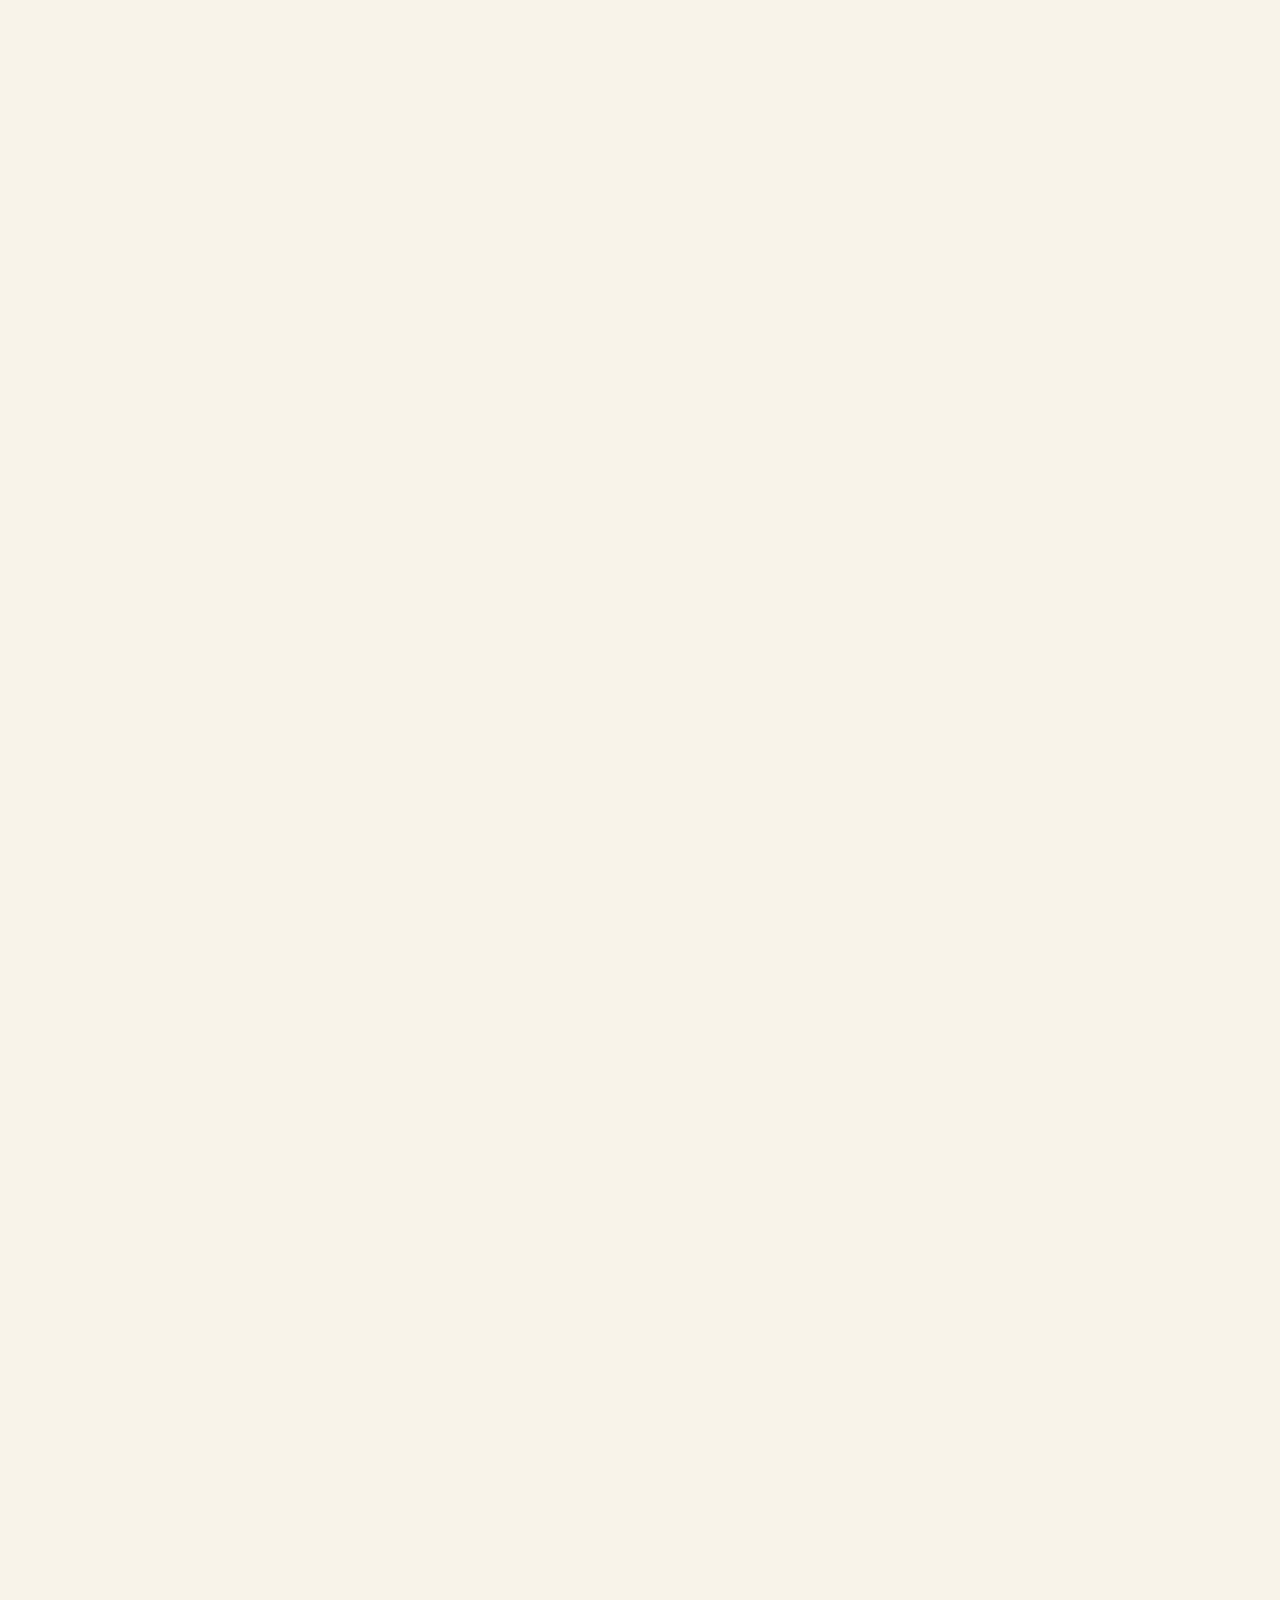
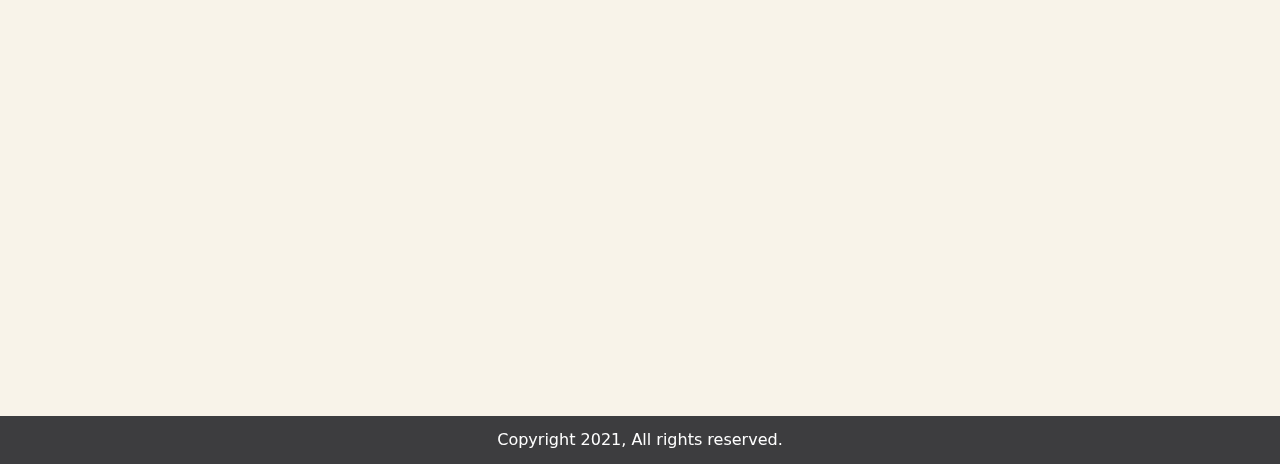
==== commit 883feda0: "png images to webp images" ====
--- a/index.html
+++ b/index.html
@@ -74,7 +74,7 @@
           <div class="image w-[80%] mx-[5%]">
             <img
               class="bg-inherit"
-              src="./assets/images/ring-3.png"
+              src="./assets/images/ring-3.webp"
               alt="Product-1"
             />
           </div>
@@ -144,7 +144,7 @@
           <div class="image w-[80%] mx-[5%]">
             <img
               class="bg-inherit"
-              src="./assets/images/ring-4.png"
+              src="./assets/images/ring-4.webp"
               alt="Product-1"
             />
           </div>
@@ -164,7 +164,7 @@
           class="story flex flex-col lg:flex-row items-center justify-around space-x-5 element-animation element-animation-top"
         >
           <div class="image w-[65%] lg:w-[40%]">
-            <img src="./assets/images/ring-1.png" alt="About ring" />
+            <img src="./assets/images/ring-1.webp" alt="About ring" />
           </div>
           <div class="text text-center lg:text-start w-[100%] lg:w-[35%]">
             <h1 class="aboutus__title-text my-5">Our Story</h1>
@@ -199,7 +199,7 @@
             </div>
           </div>
           <div class="image w-[65%] lg:w-[30%] my-5 lg:my-0">
-            <img src="./assets/images/ring-2.png" alt="About ring" />
+            <img src="./assets/images/ring-2.webp" alt="About ring" />
           </div>
         </div>
 
@@ -210,7 +210,7 @@
             class="comfort flex flex-col lg:flex-row justify-center items-center lg:space-x-[5rem] my-[5rem] lg:my-[3rem] element-animation element-animation-opacity"
           >
             <div class="image w-[90%] lg:w-[30%] height-[200px]">
-              <img src="./assets/images/about-ring-1.png" alt="" />
+              <img src="./assets/images/about-ring-1.webp" alt="" />
             </div>
             <div
               class="text w-[85%] text-center lg:text-start lg:w-[40%] margin-0"
@@ -243,7 +243,7 @@
               </p>
             </div>
             <div class="image w-[90%] lg:w-[30%] height-[200px]">
-              <img src="./assets/images/about-ring-2.png" alt="" />
+              <img src="./assets/images/about-ring-2.webp" alt="" />
             </div>
           </div>
 
@@ -252,7 +252,7 @@
             class="trendy flex flex-col lg:flex-row justify-center items-center lg:space-x-[5rem] my-[5rem] lg:my-[3rem] element-animation element-animation-opacity"
           >
             <div class="image w-[90%] lg:w-[30%] height-[200px]">
-              <img src="./assets/images/about-ring-3.png" alt="" />
+              <img src="./assets/images/about-ring-3.webp" alt="" />
             </div>
             <div class="text w-[85%] text-center lg:text-start lg:w-[40%]">
               <h1 class="benefits__title-text">Trendy</h1>
@@ -329,7 +329,7 @@
           >
             <div class="blog-image">
               <img
-                src="./assets/images/card-ring-1.png"
+                src="./assets/images/card-ring-1.webp"
                 class="w-[100%]"
                 alt="Blog-1"
               />
@@ -351,7 +351,7 @@
           >
             <div class="blog-image">
               <img
-                src="./assets/images/card-ring-2.png"
+                src="./assets/images/card-ring-2.webp"
                 class="w-[100%]"
                 alt="Blog-2"
               />
